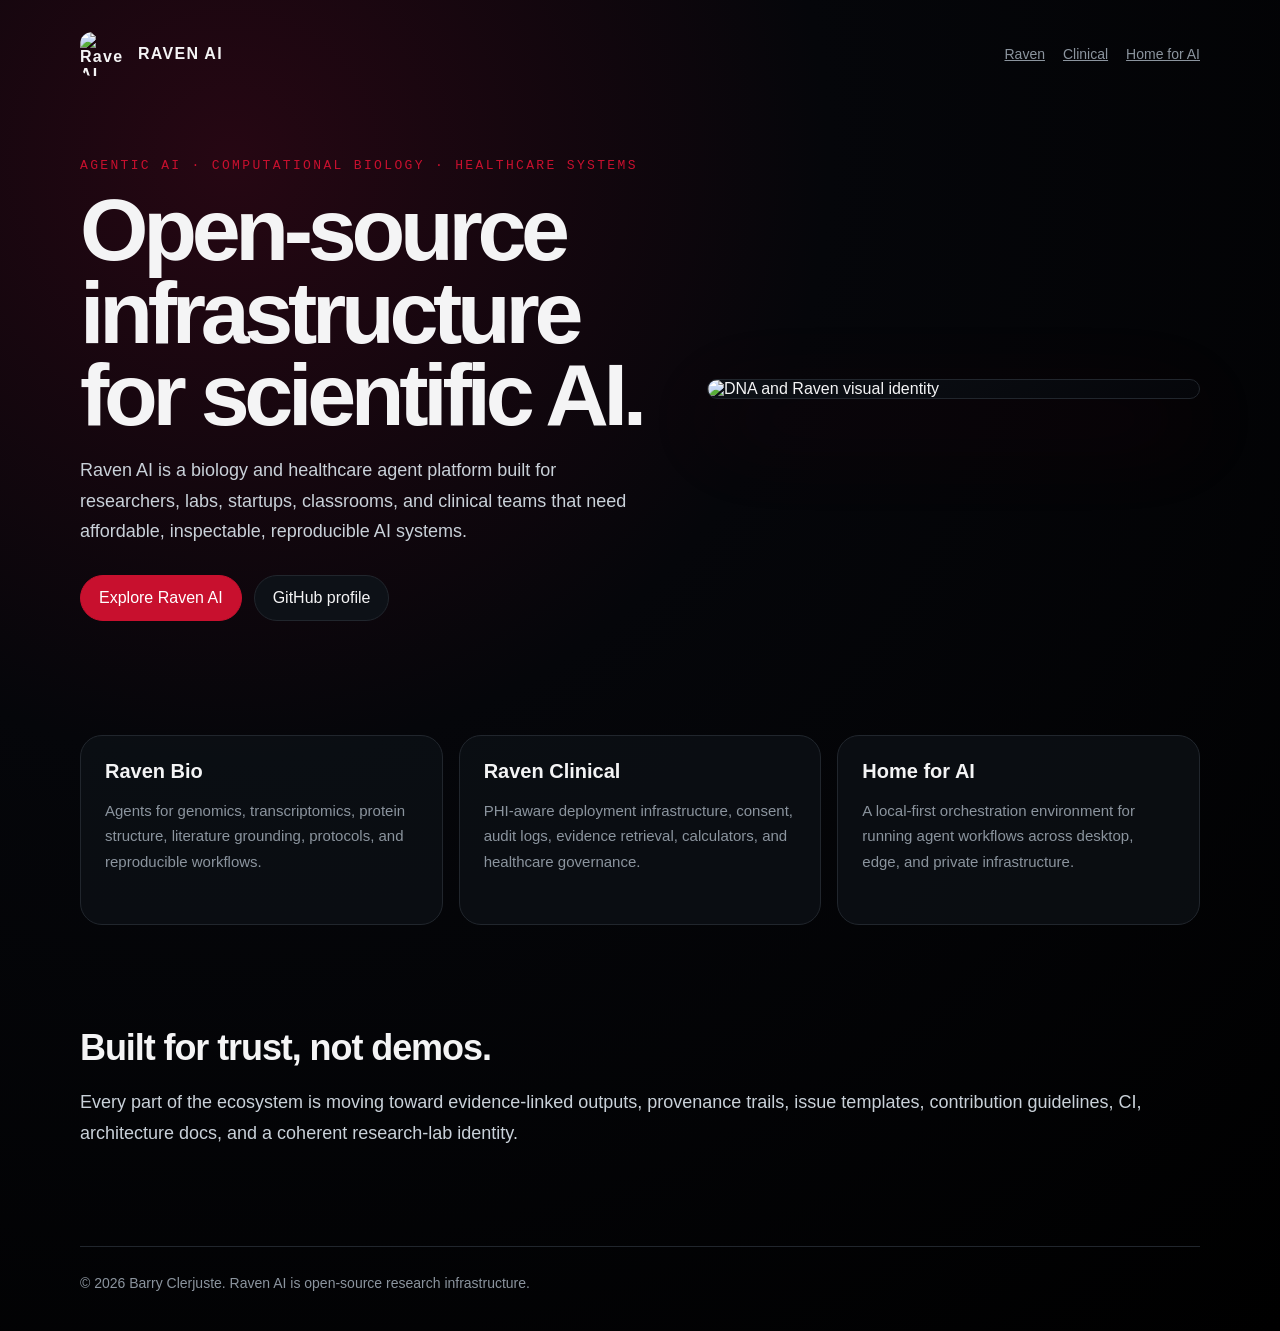
==== index.html @ d55673b8 "pages: add Raven AI landing site - index.html" ====
<!doctype html>
<html lang="en">
<head>
  <meta charset="utf-8" />
  <meta name="viewport" content="width=device-width, initial-scale=1" />
  <title>Raven AI - Open-source AI infrastructure</title>
  <meta name="description" content="Raven AI is an open-source biology and healthcare agent platform by Barry Clerjuste." />
  <style>
    :root { --bg:#05060A; --panel:#0D1117; --ink:#F4F4F5; --muted:#8B949E; --red:#C8102E; --line:#21262D; }
    * { box-sizing: border-box; }
    body { margin:0; background: radial-gradient(circle at 18% 12%, #260713 0, #05060A 38%, #000 100%); color:var(--ink); font-family: Avenir Next, Segoe UI, Helvetica, Arial, sans-serif; }
    a { color: inherit; }
    .wrap { width:min(1120px, calc(100% - 40px)); margin:0 auto; }
    header { padding:32px 0 10px; display:flex; align-items:center; justify-content:space-between; gap:20px; }
    .brand { display:flex; align-items:center; gap:14px; font-weight:800; letter-spacing:.08em; }
    .brand img { width:44px; height:44px; border-radius:12px; }
    nav { display:flex; gap:18px; color:var(--muted); font-size:14px; }
    .hero { padding:72px 0 84px; display:grid; grid-template-columns:1.08fr .92fr; gap:48px; align-items:center; }
    .eyebrow { color:var(--red); font-family: ui-monospace, SFMono-Regular, Menlo, monospace; letter-spacing:.18em; font-size:13px; }
    h1 { margin:16px 0; font-size: clamp(46px, 8vw, 88px); line-height:.94; letter-spacing:-.06em; }
    p { color:#C9D1D9; line-height:1.7; font-size:18px; }
    .cta { display:flex; flex-wrap:wrap; gap:12px; margin-top:28px; }
    .btn { padding:13px 18px; border:1px solid var(--line); border-radius:999px; text-decoration:none; background:#0D1117; }
    .btn.primary { background:var(--red); border-color:var(--red); color:white; }
    .visual { border:1px solid var(--line); border-radius:28px; background:linear-gradient(145deg,#0D1117,#05060A); overflow:hidden; box-shadow:0 30px 90px rgba(200,16,46,.15); }
    .visual img { width:100%; display:block; }
    .grid { display:grid; grid-template-columns:repeat(3,1fr); gap:16px; margin:30px 0 80px; }
    .card { background:rgba(13,17,23,.72); border:1px solid var(--line); border-radius:22px; padding:24px; min-height:190px; }
    .card h3 { margin:0 0 10px; font-size:20px; }
    .card p { font-size:15px; color:var(--muted); }
    .section { padding:22px 0 80px; }
    .section h2 { font-size:36px; margin:0 0 18px; letter-spacing:-.03em; }
    footer { border-top:1px solid var(--line); color:var(--muted); padding:28px 0 40px; font-size:14px; }
    @media(max-width:850px) { .hero,.grid { grid-template-columns:1fr; } nav { display:none; } }
  </style>
</head>
<body>
  <div class="wrap">
    <header>
      <div class="brand"><img src="assets/raven-logo.svg" alt="Raven AI logo"/> RAVEN AI</div>
      <nav><a href="https://github.com/simpliibarrii-crypto/raven-ai">Raven</a><a href="https://github.com/simpliibarrii-crypto/openclinical-ai">Clinical</a><a href="https://github.com/simpliibarrii-crypto/home-for-ai">Home for AI</a></nav>
    </header>
    <main>
      <section class="hero">
        <div>
          <div class="eyebrow">AGENTIC AI · COMPUTATIONAL BIOLOGY · HEALTHCARE SYSTEMS</div>
          <h1>Open-source infrastructure for scientific AI.</h1>
          <p>Raven AI is a biology and healthcare agent platform built for researchers, labs, startups, classrooms, and clinical teams that need affordable, inspectable, reproducible AI systems.</p>
          <div class="cta"><a class="btn primary" href="https://github.com/simpliibarrii-crypto/raven-ai">Explore Raven AI</a><a class="btn" href="https://github.com/simpliibarrii-crypto">GitHub profile</a></div>
        </div>
        <div class="visual"><img src="assets/dna-raven-mark.svg" alt="DNA and Raven visual identity"/></div>
      </section>
      <section class="grid">
        <article class="card"><h3>Raven Bio</h3><p>Agents for genomics, transcriptomics, protein structure, literature grounding, protocols, and reproducible workflows.</p></article>
        <article class="card"><h3>Raven Clinical</h3><p>PHI-aware deployment infrastructure, consent, audit logs, evidence retrieval, calculators, and healthcare governance.</p></article>
        <article class="card"><h3>Home for AI</h3><p>A local-first orchestration environment for running agent workflows across desktop, edge, and private infrastructure.</p></article>
      </section>
      <section class="section"><h2>Built for trust, not demos.</h2><p>Every part of the ecosystem is moving toward evidence-linked outputs, provenance trails, issue templates, contribution guidelines, CI, architecture docs, and a coherent research-lab identity.</p></section>
    </main>
    <footer>© 2026 Barry Clerjuste. Raven AI is open-source research infrastructure.</footer>
  </div>
</body>
</html>
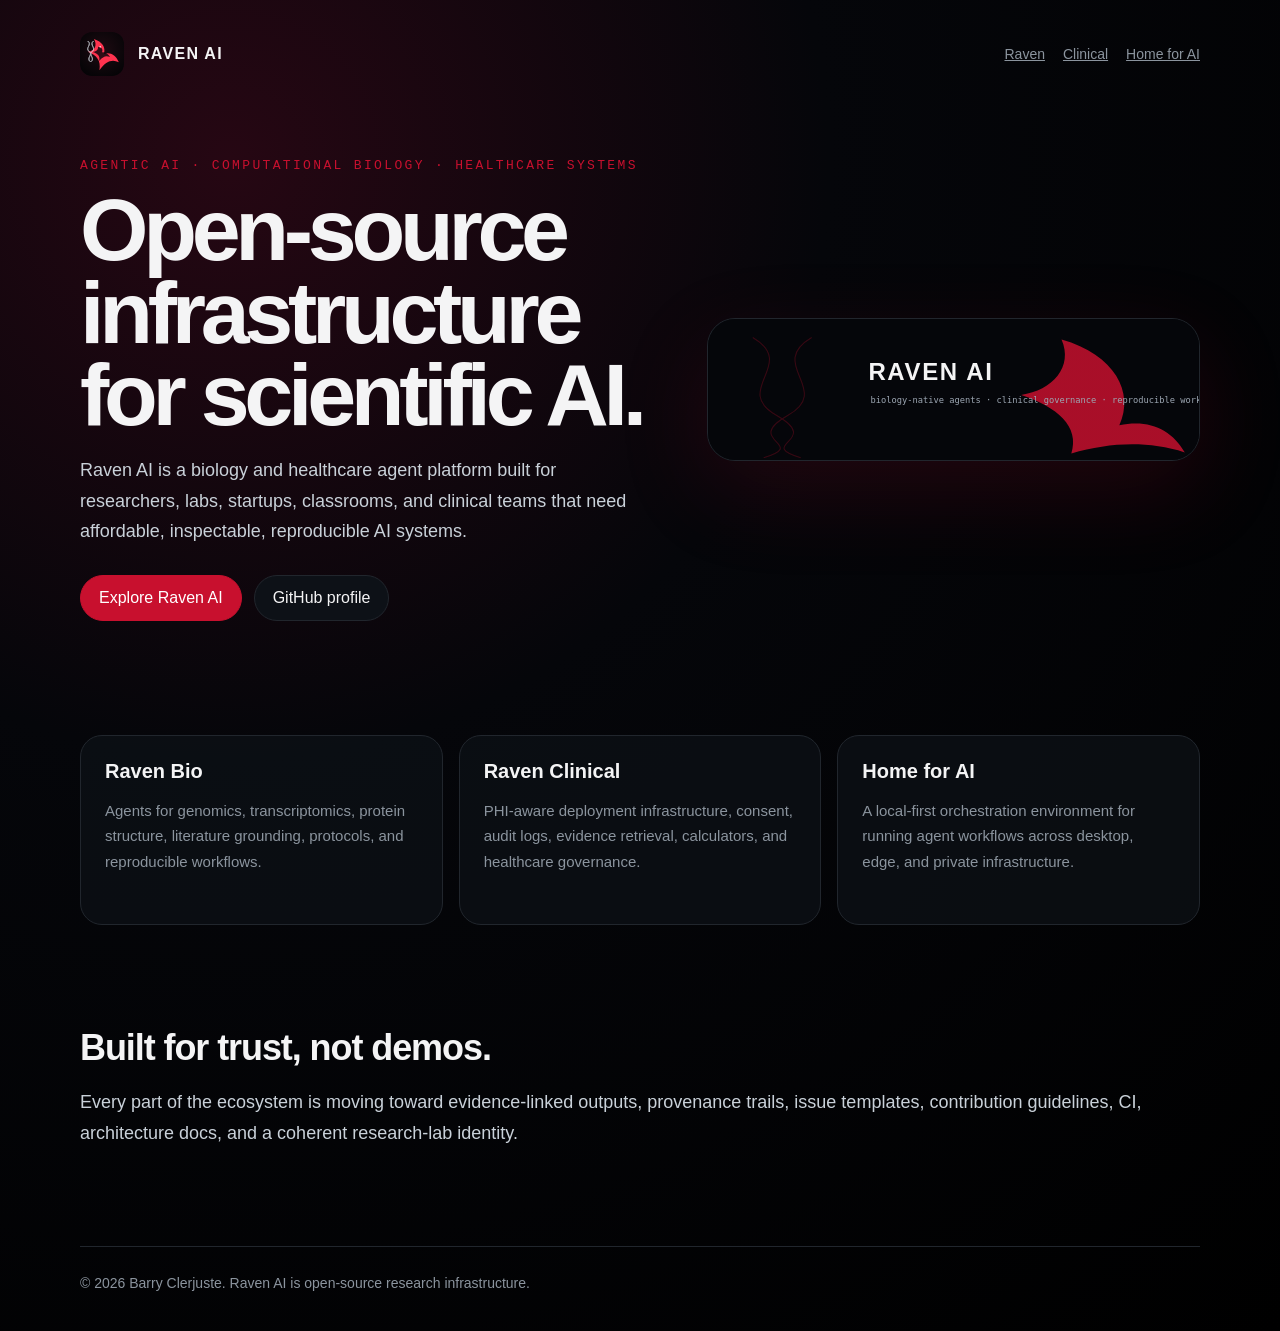
==== commit 41223a04: "fix: add MIT license, mobile nav, SEO basics" ====
--- a/index.html
+++ b/index.html
@@ -5,6 +5,19 @@
   <meta name="viewport" content="width=device-width, initial-scale=1" />
   <title>Raven AI - Open-source AI infrastructure</title>
   <meta name="description" content="Raven AI is an open-source biology and healthcare agent platform by Barry Clerjuste." />
+  <!-- Favicon -->
+  <link rel="icon" href="data:image/svg+xml,<svg xmlns='http://www.w3.org/2000/svg' viewBox='0 0 100 100'><text y='.9em' font-size='90'>🐦‍⬛</text></svg>">
+  <!-- OpenGraph -->
+  <meta property="og:title" content="Raven AI - Open-source AI infrastructure" />
+  <meta property="og:description" content="Raven AI is an open-source biology and healthcare agent platform built for researchers, labs, startups, classrooms, and clinical teams." />
+  <meta property="og:url" content="https://simpliibarrii-crypto.github.io/" />
+  <meta property="og:type" content="website" />
+  <meta property="og:image" content="https://simpliibarrii-crypto.github.io/assets/raven-logo.svg" />
+  <!-- Twitter Card -->
+  <meta name="twitter:card" content="summary_large_image" />
+  <meta name="twitter:title" content="Raven AI - Open-source AI infrastructure" />
+  <meta name="twitter:description" content="Raven AI is an open-source biology and healthcare agent platform built for researchers, labs, startups, classrooms, and clinical teams." />
+  <meta name="twitter:image" content="https://simpliibarrii-crypto.github.io/assets/raven-logo.svg" />
   <style>
     :root { --bg:#05060A; --panel:#0D1117; --ink:#F4F4F5; --muted:#8B949E; --red:#C8102E; --line:#21262D; }
     * { box-sizing: border-box; }
@@ -15,6 +28,12 @@
     .brand { display:flex; align-items:center; gap:14px; font-weight:800; letter-spacing:.08em; }
     .brand img { width:44px; height:44px; border-radius:12px; }
     nav { display:flex; gap:18px; color:var(--muted); font-size:14px; }
+    /* Hamburger button — hidden by default */
+    .hamburger { display:none; flex-direction:column; gap:5px; background:none; border:none; cursor:pointer; padding:4px; }
+    .hamburger span { display:block; width:22px; height:2px; background:var(--ink); border-radius:2px; transition:transform .2s; }
+    /* Mobile nav — hidden by default */
+    .mobile-nav { display:none; flex-direction:column; gap:12px; padding:16px 0; color:var(--muted); font-size:14px; border-top:1px solid var(--line); }
+    .mobile-nav a { text-decoration:none; }
     .hero { padding:72px 0 84px; display:grid; grid-template-columns:1.08fr .92fr; gap:48px; align-items:center; }
     .eyebrow { color:var(--red); font-family: ui-monospace, SFMono-Regular, Menlo, monospace; letter-spacing:.18em; font-size:13px; }
     h1 { margin:16px 0; font-size: clamp(46px, 8vw, 88px); line-height:.94; letter-spacing:-.06em; }
@@ -31,15 +50,22 @@
     .section { padding:22px 0 80px; }
     .section h2 { font-size:36px; margin:0 0 18px; letter-spacing:-.03em; }
     footer { border-top:1px solid var(--line); color:var(--muted); padding:28px 0 40px; font-size:14px; }
-    @media(max-width:850px) { .hero,.grid { grid-template-columns:1fr; } nav { display:none; } }
+    @media(max-width:850px) {
+      .hero,.grid { grid-template-columns:1fr; }
+      nav.desktop-nav { display:none; }
+      .hamburger { display:flex; }
+      .mobile-nav.open { display:flex; }
+    }
   </style>
 </head>
 <body>
   <div class="wrap">
     <header>
       <div class="brand"><img src="assets/raven-logo.svg" alt="Raven AI logo"/> RAVEN AI</div>
-      <nav><a href="https://github.com/simpliibarrii-crypto/raven-ai">Raven</a><a href="https://github.com/simpliibarrii-crypto/openclinical-ai">Clinical</a><a href="https://github.com/simpliibarrii-crypto/home-for-ai">Home for AI</a></nav>
+      <nav class="desktop-nav"><a href="https://github.com/simpliibarrii-crypto/raven-ai">Raven</a><a href="https://github.com/simpliibarrii-crypto/openclinical-ai">Clinical</a><a href="https://github.com/simpliibarrii-crypto/home-for-ai">Home for AI</a></nav>
+      <button class="hamburger" aria-label="Toggle navigation" onclick="this.classList.toggle('active');document.querySelector('.mobile-nav').classList.toggle('open')"><span></span><span></span><span></span></button>
     </header>
+    <nav class="mobile-nav"><a href="https://github.com/simpliibarrii-crypto/raven-ai">Raven</a><a href="https://github.com/simpliibarrii-crypto/openclinical-ai">Clinical</a><a href="https://github.com/simpliibarrii-crypto/home-for-ai">Home for AI</a></nav>
     <main>
       <section class="hero">
         <div>
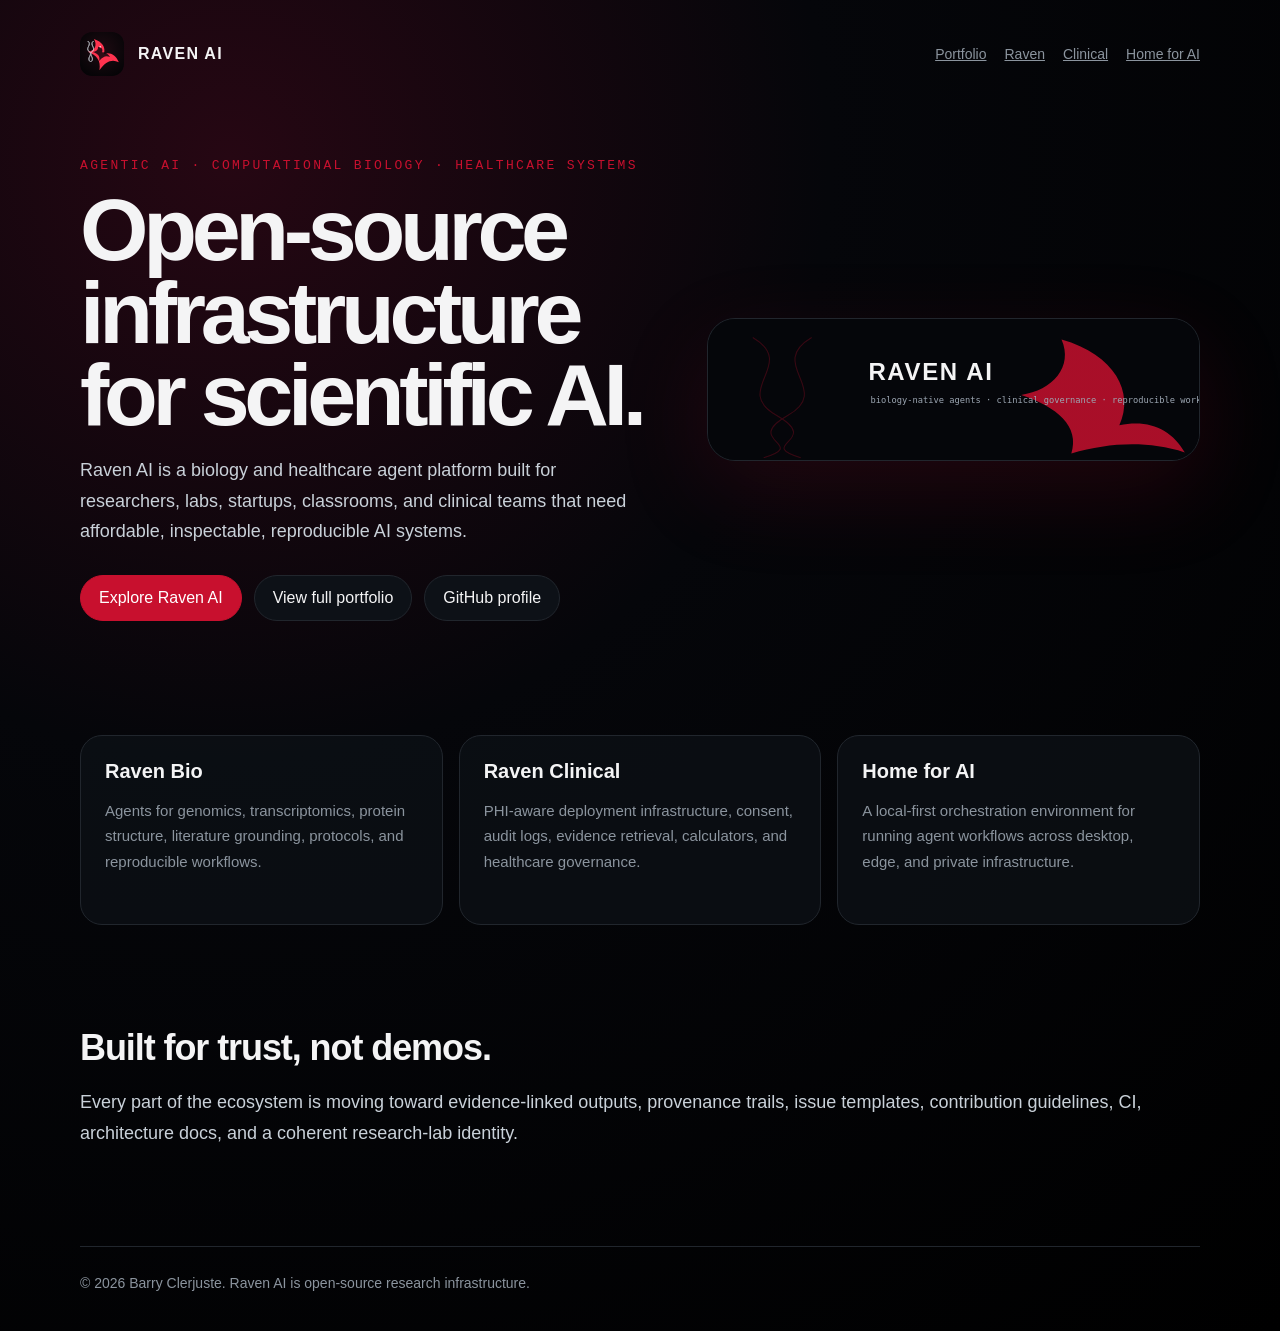
==== commit fec1b111: "Link public portfolio from Raven AI site" ====
--- a/index.html
+++ b/index.html
@@ -62,17 +62,17 @@
   <div class="wrap">
     <header>
       <div class="brand"><img src="assets/raven-logo.svg" alt="Raven AI logo"/> RAVEN AI</div>
-      <nav class="desktop-nav"><a href="https://github.com/simpliibarrii-crypto/raven-ai">Raven</a><a href="https://github.com/simpliibarrii-crypto/openclinical-ai">Clinical</a><a href="https://github.com/simpliibarrii-crypto/home-for-ai">Home for AI</a></nav>
+      <nav class="desktop-nav"><a href="https://barry-ai-public.simpliibarrii.chatgpt.site">Portfolio</a><a href="https://github.com/simpliibarrii-crypto/raven-ai">Raven</a><a href="https://github.com/simpliibarrii-crypto/openclinical-ai">Clinical</a><a href="https://github.com/simpliibarrii-crypto/home-for-ai">Home for AI</a></nav>
       <button class="hamburger" aria-label="Toggle navigation" onclick="this.classList.toggle('active');document.querySelector('.mobile-nav').classList.toggle('open')"><span></span><span></span><span></span></button>
     </header>
-    <nav class="mobile-nav"><a href="https://github.com/simpliibarrii-crypto/raven-ai">Raven</a><a href="https://github.com/simpliibarrii-crypto/openclinical-ai">Clinical</a><a href="https://github.com/simpliibarrii-crypto/home-for-ai">Home for AI</a></nav>
+    <nav class="mobile-nav"><a href="https://barry-ai-public.simpliibarrii.chatgpt.site">Portfolio</a><a href="https://github.com/simpliibarrii-crypto/raven-ai">Raven</a><a href="https://github.com/simpliibarrii-crypto/openclinical-ai">Clinical</a><a href="https://github.com/simpliibarrii-crypto/home-for-ai">Home for AI</a></nav>
     <main>
       <section class="hero">
         <div>
           <div class="eyebrow">AGENTIC AI · COMPUTATIONAL BIOLOGY · HEALTHCARE SYSTEMS</div>
           <h1>Open-source infrastructure for scientific AI.</h1>
           <p>Raven AI is a biology and healthcare agent platform built for researchers, labs, startups, classrooms, and clinical teams that need affordable, inspectable, reproducible AI systems.</p>
-          <div class="cta"><a class="btn primary" href="https://github.com/simpliibarrii-crypto/raven-ai">Explore Raven AI</a><a class="btn" href="https://github.com/simpliibarrii-crypto">GitHub profile</a></div>
+          <div class="cta"><a class="btn primary" href="https://github.com/simpliibarrii-crypto/raven-ai">Explore Raven AI</a><a class="btn" href="https://barry-ai-public.simpliibarrii.chatgpt.site">View full portfolio</a><a class="btn" href="https://github.com/simpliibarrii-crypto">GitHub profile</a></div>
         </div>
         <div class="visual"><img src="assets/dna-raven-mark.svg" alt="DNA and Raven visual identity"/></div>
       </section>
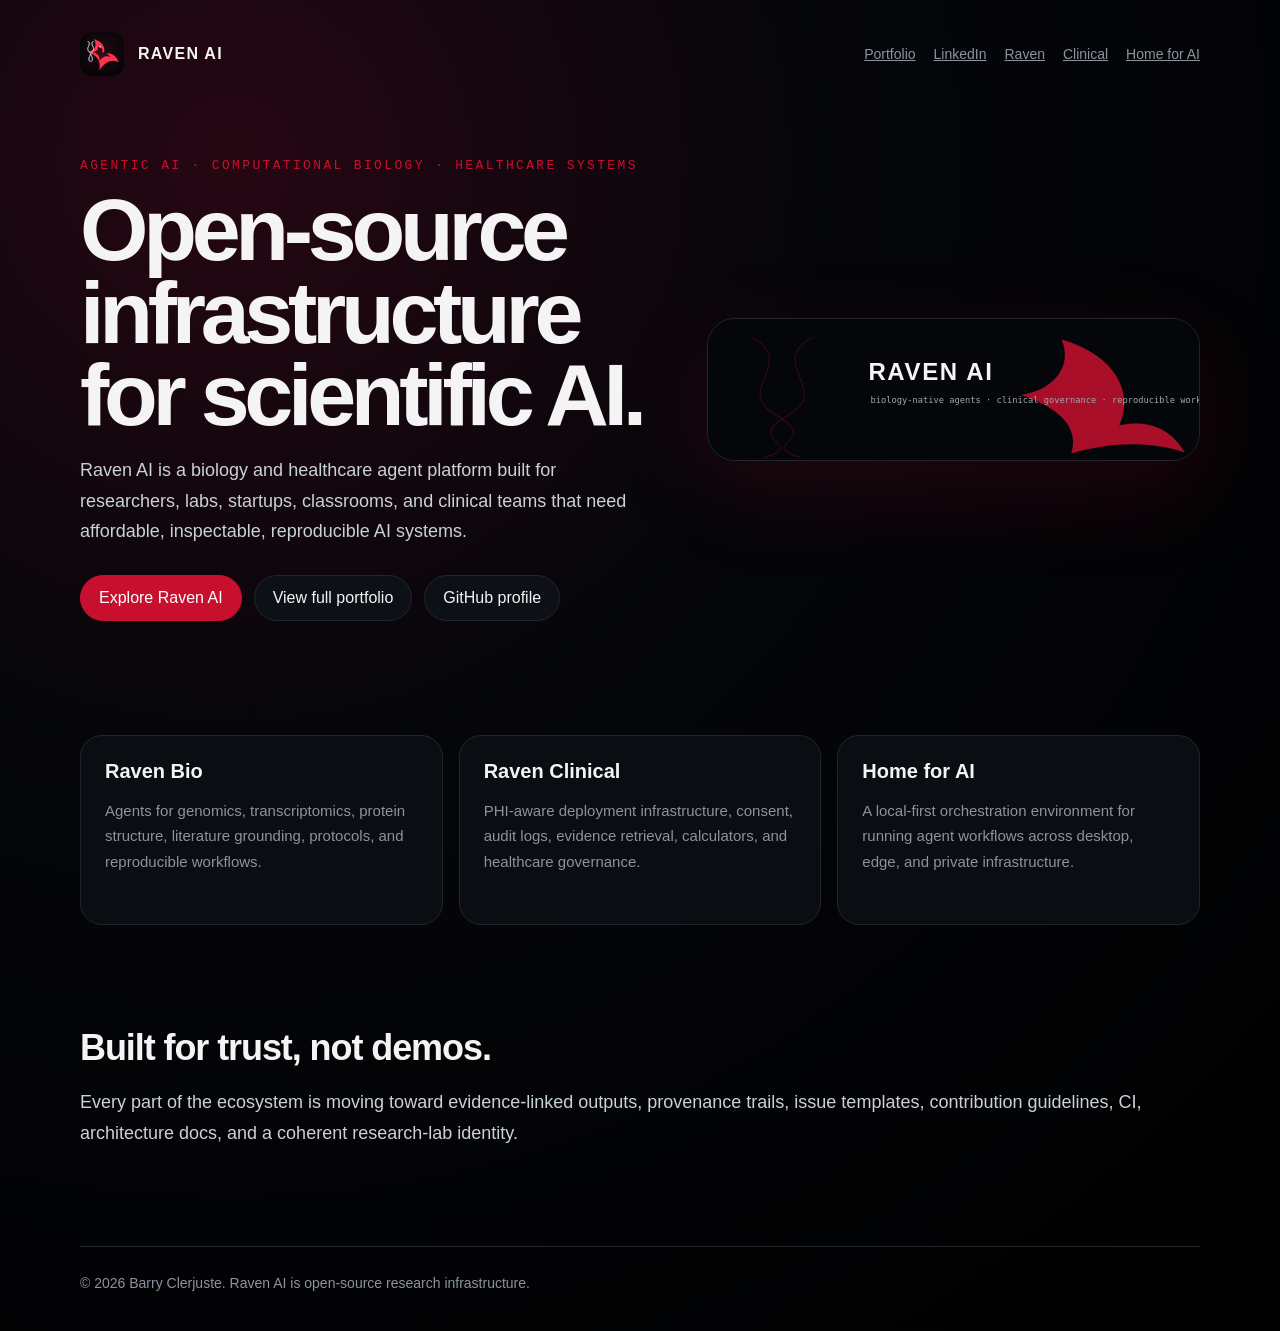
==== commit 77f316a4: "Add LinkedIn to Raven AI navigation" ====
--- a/index.html
+++ b/index.html
@@ -62,10 +62,10 @@
   <div class="wrap">
     <header>
       <div class="brand"><img src="assets/raven-logo.svg" alt="Raven AI logo"/> RAVEN AI</div>
-      <nav class="desktop-nav"><a href="https://barry-ai-public.simpliibarrii.chatgpt.site">Portfolio</a><a href="https://github.com/simpliibarrii-crypto/raven-ai">Raven</a><a href="https://github.com/simpliibarrii-crypto/openclinical-ai">Clinical</a><a href="https://github.com/simpliibarrii-crypto/home-for-ai">Home for AI</a></nav>
+      <nav class="desktop-nav"><a href="https://barry-ai-public.simpliibarrii.chatgpt.site">Portfolio</a><a href="https://www.linkedin.com/in/barry-clerjuste-4ab72b226">LinkedIn</a><a href="https://github.com/simpliibarrii-crypto/raven-ai">Raven</a><a href="https://github.com/simpliibarrii-crypto/openclinical-ai">Clinical</a><a href="https://github.com/simpliibarrii-crypto/home-for-ai">Home for AI</a></nav>
       <button class="hamburger" aria-label="Toggle navigation" onclick="this.classList.toggle('active');document.querySelector('.mobile-nav').classList.toggle('open')"><span></span><span></span><span></span></button>
     </header>
-    <nav class="mobile-nav"><a href="https://barry-ai-public.simpliibarrii.chatgpt.site">Portfolio</a><a href="https://github.com/simpliibarrii-crypto/raven-ai">Raven</a><a href="https://github.com/simpliibarrii-crypto/openclinical-ai">Clinical</a><a href="https://github.com/simpliibarrii-crypto/home-for-ai">Home for AI</a></nav>
+    <nav class="mobile-nav"><a href="https://barry-ai-public.simpliibarrii.chatgpt.site">Portfolio</a><a href="https://www.linkedin.com/in/barry-clerjuste-4ab72b226">LinkedIn</a><a href="https://github.com/simpliibarrii-crypto/raven-ai">Raven</a><a href="https://github.com/simpliibarrii-crypto/openclinical-ai">Clinical</a><a href="https://github.com/simpliibarrii-crypto/home-for-ai">Home for AI</a></nav>
     <main>
       <section class="hero">
         <div>
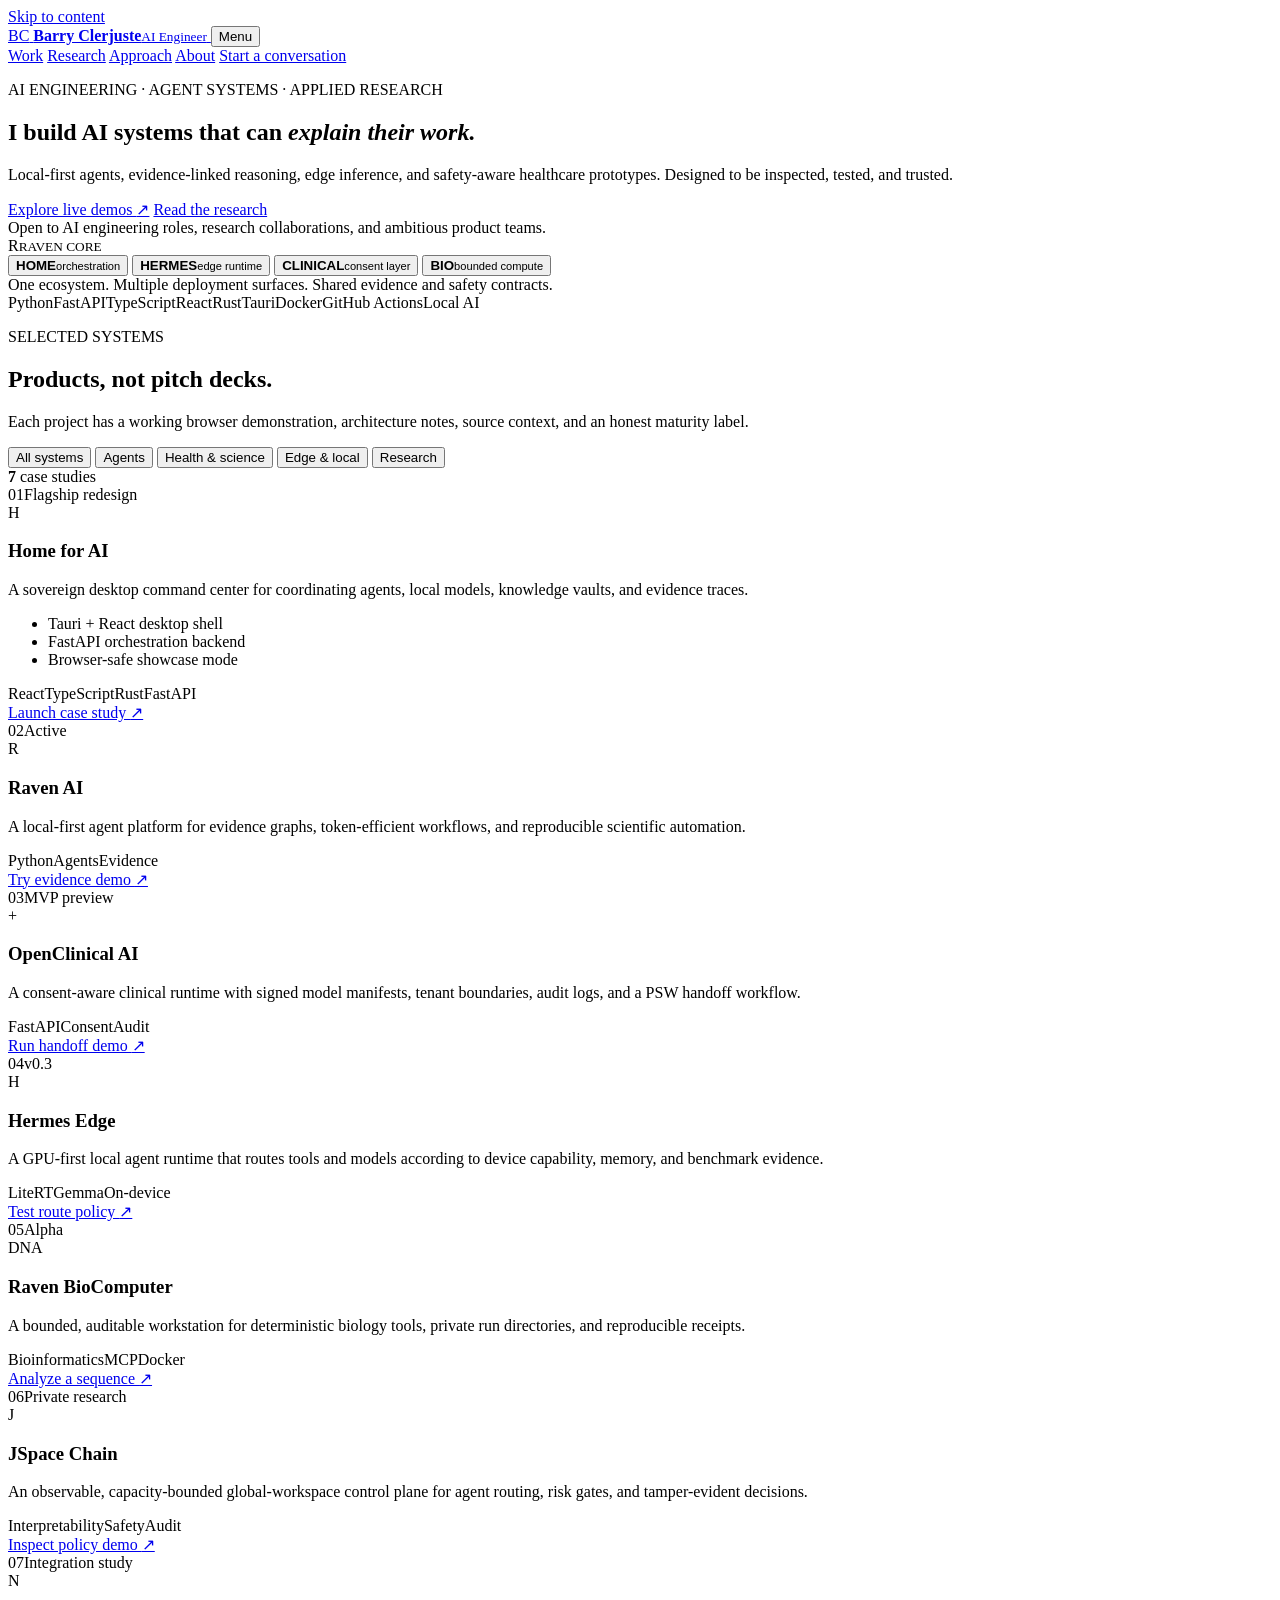
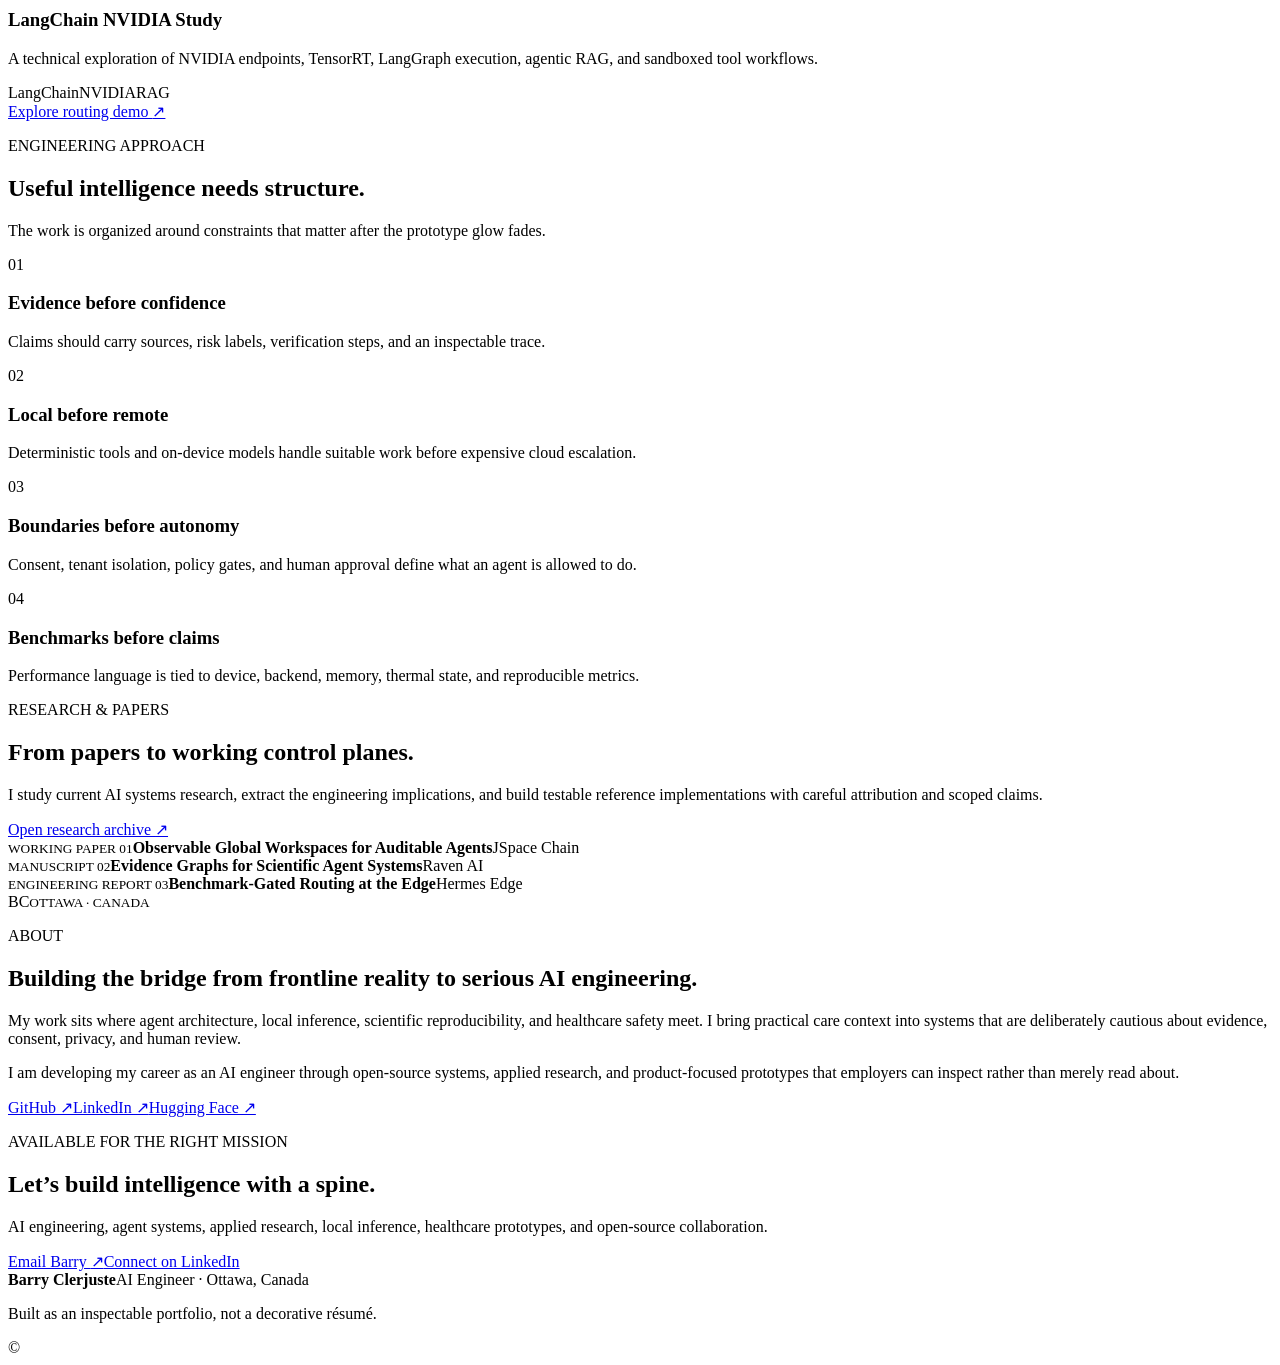
==== commit c2f222a5: "feat: transform landing page into professional AI engineering portfolio" ====
--- a/index.html
+++ b/index.html
@@ -3,87 +3,207 @@
 <head>
   <meta charset="utf-8" />
   <meta name="viewport" content="width=device-width, initial-scale=1" />
-  <title>Raven AI - Open-source AI infrastructure</title>
-  <meta name="description" content="Raven AI is an open-source biology and healthcare agent platform by Barry Clerjuste." />
-  <!-- Favicon -->
-  <link rel="icon" href="data:image/svg+xml,<svg xmlns='http://www.w3.org/2000/svg' viewBox='0 0 100 100'><text y='.9em' font-size='90'>🐦‍⬛</text></svg>">
-  <!-- OpenGraph -->
-  <meta property="og:title" content="Raven AI - Open-source AI infrastructure" />
-  <meta property="og:description" content="Raven AI is an open-source biology and healthcare agent platform built for researchers, labs, startups, classrooms, and clinical teams." />
+  <meta name="theme-color" content="#070707" />
+  <title>Barry Clerjuste | AI Engineer</title>
+  <meta name="description" content="Barry Clerjuste builds local-first, auditable AI systems for science, healthcare, edge computing, and agent orchestration." />
+  <meta property="og:title" content="Barry Clerjuste | AI Engineer" />
+  <meta property="og:description" content="Local-first AI systems that can explain their work." />
+  <meta property="og:type" content="website" />
   <meta property="og:url" content="https://simpliibarrii-crypto.github.io/" />
-  <meta property="og:type" content="website" />
-  <meta property="og:image" content="https://simpliibarrii-crypto.github.io/assets/raven-logo.svg" />
-  <!-- Twitter Card -->
   <meta name="twitter:card" content="summary_large_image" />
-  <meta name="twitter:title" content="Raven AI - Open-source AI infrastructure" />
-  <meta name="twitter:description" content="Raven AI is an open-source biology and healthcare agent platform built for researchers, labs, startups, classrooms, and clinical teams." />
-  <meta name="twitter:image" content="https://simpliibarrii-crypto.github.io/assets/raven-logo.svg" />
-  <style>
-    :root { --bg:#05060A; --panel:#0D1117; --ink:#F4F4F5; --muted:#8B949E; --red:#C8102E; --line:#21262D; }
-    * { box-sizing: border-box; }
-    body { margin:0; background: radial-gradient(circle at 18% 12%, #260713 0, #05060A 38%, #000 100%); color:var(--ink); font-family: Avenir Next, Segoe UI, Helvetica, Arial, sans-serif; }
-    a { color: inherit; }
-    .wrap { width:min(1120px, calc(100% - 40px)); margin:0 auto; }
-    header { padding:32px 0 10px; display:flex; align-items:center; justify-content:space-between; gap:20px; }
-    .brand { display:flex; align-items:center; gap:14px; font-weight:800; letter-spacing:.08em; }
-    .brand img { width:44px; height:44px; border-radius:12px; }
-    nav { display:flex; gap:18px; color:var(--muted); font-size:14px; }
-    /* Hamburger button — hidden by default */
-    .hamburger { display:none; flex-direction:column; gap:5px; background:none; border:none; cursor:pointer; padding:4px; }
-    .hamburger span { display:block; width:22px; height:2px; background:var(--ink); border-radius:2px; transition:transform .2s; }
-    /* Mobile nav — hidden by default */
-    .mobile-nav { display:none; flex-direction:column; gap:12px; padding:16px 0; color:var(--muted); font-size:14px; border-top:1px solid var(--line); }
-    .mobile-nav a { text-decoration:none; }
-    .hero { padding:72px 0 84px; display:grid; grid-template-columns:1.08fr .92fr; gap:48px; align-items:center; }
-    .eyebrow { color:var(--red); font-family: ui-monospace, SFMono-Regular, Menlo, monospace; letter-spacing:.18em; font-size:13px; }
-    h1 { margin:16px 0; font-size: clamp(46px, 8vw, 88px); line-height:.94; letter-spacing:-.06em; }
-    p { color:#C9D1D9; line-height:1.7; font-size:18px; }
-    .cta { display:flex; flex-wrap:wrap; gap:12px; margin-top:28px; }
-    .btn { padding:13px 18px; border:1px solid var(--line); border-radius:999px; text-decoration:none; background:#0D1117; }
-    .btn.primary { background:var(--red); border-color:var(--red); color:white; }
-    .visual { border:1px solid var(--line); border-radius:28px; background:linear-gradient(145deg,#0D1117,#05060A); overflow:hidden; box-shadow:0 30px 90px rgba(200,16,46,.15); }
-    .visual img { width:100%; display:block; }
-    .grid { display:grid; grid-template-columns:repeat(3,1fr); gap:16px; margin:30px 0 80px; }
-    .card { background:rgba(13,17,23,.72); border:1px solid var(--line); border-radius:22px; padding:24px; min-height:190px; }
-    .card h3 { margin:0 0 10px; font-size:20px; }
-    .card p { font-size:15px; color:var(--muted); }
-    .section { padding:22px 0 80px; }
-    .section h2 { font-size:36px; margin:0 0 18px; letter-spacing:-.03em; }
-    footer { border-top:1px solid var(--line); color:var(--muted); padding:28px 0 40px; font-size:14px; }
-    @media(max-width:850px) {
-      .hero,.grid { grid-template-columns:1fr; }
-      nav.desktop-nav { display:none; }
-      .hamburger { display:flex; }
-      .mobile-nav.open { display:flex; }
-    }
-  </style>
+  <link rel="canonical" href="https://simpliibarrii-crypto.github.io/" />
+  <link rel="stylesheet" href="styles.css" />
+  <script defer src="app.js"></script>
 </head>
-<body>
-  <div class="wrap">
-    <header>
-      <div class="brand"><img src="assets/raven-logo.svg" alt="Raven AI logo"/> RAVEN AI</div>
-      <nav class="desktop-nav"><a href="https://barry-ai-public.simpliibarrii.chatgpt.site">Portfolio</a><a href="https://www.linkedin.com/in/barry-clerjuste-4ab72b226">LinkedIn</a><a href="https://github.com/simpliibarrii-crypto/raven-ai">Raven</a><a href="https://github.com/simpliibarrii-crypto/openclinical-ai">Clinical</a><a href="https://github.com/simpliibarrii-crypto/home-for-ai">Home for AI</a></nav>
-      <button class="hamburger" aria-label="Toggle navigation" onclick="this.classList.toggle('active');document.querySelector('.mobile-nav').classList.toggle('open')"><span></span><span></span><span></span></button>
-    </header>
-    <nav class="mobile-nav"><a href="https://barry-ai-public.simpliibarrii.chatgpt.site">Portfolio</a><a href="https://www.linkedin.com/in/barry-clerjuste-4ab72b226">LinkedIn</a><a href="https://github.com/simpliibarrii-crypto/raven-ai">Raven</a><a href="https://github.com/simpliibarrii-crypto/openclinical-ai">Clinical</a><a href="https://github.com/simpliibarrii-crypto/home-for-ai">Home for AI</a></nav>
-    <main>
-      <section class="hero">
+<body data-page="home">
+  <a class="skip-link" href="#main">Skip to content</a>
+  <div class="noise" aria-hidden="true"></div>
+
+  <header class="site-header">
+    <a class="identity" href="index.html" aria-label="Barry Clerjuste home">
+      <span class="identity-mark">BC</span>
+      <span class="identity-copy"><strong>Barry Clerjuste</strong><small>AI Engineer</small></span>
+    </a>
+    <button class="menu-toggle" type="button" aria-expanded="false" aria-controls="site-nav">Menu</button>
+    <nav class="site-nav" id="site-nav" aria-label="Primary navigation">
+      <a href="#work">Work</a>
+      <a href="research.html">Research</a>
+      <a href="#approach">Approach</a>
+      <a href="#about">About</a>
+      <a class="nav-cta" href="#contact">Start a conversation</a>
+    </nav>
+  </header>
+
+  <main id="main">
+    <section class="hero section-shell">
+      <div class="hero-copy reveal">
+        <p class="eyebrow"><span></span> AI ENGINEERING · AGENT SYSTEMS · APPLIED RESEARCH</p>
+        <h1>I build AI systems that can <em>explain their work.</em></h1>
+        <p class="hero-lede">Local-first agents, evidence-linked reasoning, edge inference, and safety-aware healthcare prototypes. Designed to be inspected, tested, and trusted.</p>
+        <div class="hero-actions">
+          <a class="button button-primary" href="#work">Explore live demos <span>↗</span></a>
+          <a class="button button-secondary" href="research.html">Read the research</a>
+        </div>
+        <div class="availability"><span class="status-light"></span> Open to AI engineering roles, research collaborations, and ambitious product teams.</div>
+      </div>
+
+      <div class="hero-system reveal" aria-label="Raven AI ecosystem visualization">
+        <div class="system-grid"></div>
+        <div class="system-orbit orbit-a"></div>
+        <div class="system-orbit orbit-b"></div>
+        <div class="system-core"><span>R</span><small>RAVEN CORE</small></div>
+        <button class="system-node node-home" type="button" data-project-jump="home-for-ai"><strong>HOME</strong><small>orchestration</small></button>
+        <button class="system-node node-hermes" type="button" data-project-jump="hermes-edge"><strong>HERMES</strong><small>edge runtime</small></button>
+        <button class="system-node node-clinical" type="button" data-project-jump="openclinical-ai"><strong>CLINICAL</strong><small>consent layer</small></button>
+        <button class="system-node node-bio" type="button" data-project-jump="raven-biocomputer"><strong>BIO</strong><small>bounded compute</small></button>
+        <div class="system-caption">One ecosystem. Multiple deployment surfaces. Shared evidence and safety contracts.</div>
+      </div>
+    </section>
+
+    <section class="proof-strip" aria-label="Core technology stack">
+      <span>Python</span><span>FastAPI</span><span>TypeScript</span><span>React</span><span>Rust</span><span>Tauri</span><span>Docker</span><span>GitHub Actions</span><span>Local AI</span>
+    </section>
+
+    <section class="section-shell work-section" id="work">
+      <div class="section-heading reveal">
+        <div><p class="eyebrow"><span></span> SELECTED SYSTEMS</p><h2>Products, not pitch decks.</h2></div>
+        <p>Each project has a working browser demonstration, architecture notes, source context, and an honest maturity label.</p>
+      </div>
+
+      <div class="project-toolbar reveal">
+        <div class="filter-group" role="group" aria-label="Filter projects">
+          <button class="filter-chip active" type="button" data-filter="all">All systems</button>
+          <button class="filter-chip" type="button" data-filter="agents">Agents</button>
+          <button class="filter-chip" type="button" data-filter="health">Health & science</button>
+          <button class="filter-chip" type="button" data-filter="edge">Edge & local</button>
+          <button class="filter-chip" type="button" data-filter="research">Research</button>
+        </div>
+        <span class="project-count"><strong id="visible-project-count">7</strong> case studies</span>
+      </div>
+
+      <div class="project-grid" id="project-grid">
+        <article class="project-card project-card-featured reveal" data-category="agents edge">
+          <div class="project-topline"><span class="project-index">01</span><span class="project-status status-active">Flagship redesign</span></div>
+          <div class="project-icon home-icon">H</div>
+          <h3>Home for AI</h3>
+          <p>A sovereign desktop command center for coordinating agents, local models, knowledge vaults, and evidence traces.</p>
+          <ul class="project-proof"><li>Tauri + React desktop shell</li><li>FastAPI orchestration backend</li><li>Browser-safe showcase mode</li></ul>
+          <div class="project-tags"><span>React</span><span>TypeScript</span><span>Rust</span><span>FastAPI</span></div>
+          <a class="card-link" href="project.html?project=home-for-ai">Launch case study <span>↗</span></a>
+        </article>
+
+        <article class="project-card reveal" data-category="agents health research">
+          <div class="project-topline"><span class="project-index">02</span><span class="project-status status-active">Active</span></div>
+          <div class="project-icon raven-icon">R</div>
+          <h3>Raven AI</h3>
+          <p>A local-first agent platform for evidence graphs, token-efficient workflows, and reproducible scientific automation.</p>
+          <div class="project-tags"><span>Python</span><span>Agents</span><span>Evidence</span></div>
+          <a class="card-link" href="project.html?project=raven-ai">Try evidence demo <span>↗</span></a>
+        </article>
+
+        <article class="project-card reveal" data-category="health agents">
+          <div class="project-topline"><span class="project-index">03</span><span class="project-status status-preview">MVP preview</span></div>
+          <div class="project-icon clinical-icon">+</div>
+          <h3>OpenClinical AI</h3>
+          <p>A consent-aware clinical runtime with signed model manifests, tenant boundaries, audit logs, and a PSW handoff workflow.</p>
+          <div class="project-tags"><span>FastAPI</span><span>Consent</span><span>Audit</span></div>
+          <a class="card-link" href="project.html?project=openclinical-ai">Run handoff demo <span>↗</span></a>
+        </article>
+
+        <article class="project-card reveal" data-category="edge agents">
+          <div class="project-topline"><span class="project-index">04</span><span class="project-status status-active">v0.3</span></div>
+          <div class="project-icon hermes-icon">H</div>
+          <h3>Hermes Edge</h3>
+          <p>A GPU-first local agent runtime that routes tools and models according to device capability, memory, and benchmark evidence.</p>
+          <div class="project-tags"><span>LiteRT</span><span>Gemma</span><span>On-device</span></div>
+          <a class="card-link" href="project.html?project=hermes-edge">Test route policy <span>↗</span></a>
+        </article>
+
+        <article class="project-card reveal" data-category="health research agents">
+          <div class="project-topline"><span class="project-index">05</span><span class="project-status status-preview">Alpha</span></div>
+          <div class="project-icon bio-icon">DNA</div>
+          <h3>Raven BioComputer</h3>
+          <p>A bounded, auditable workstation for deterministic biology tools, private run directories, and reproducible receipts.</p>
+          <div class="project-tags"><span>Bioinformatics</span><span>MCP</span><span>Docker</span></div>
+          <a class="card-link" href="project.html?project=raven-biocomputer">Analyze a sequence <span>↗</span></a>
+        </article>
+
+        <article class="project-card reveal" data-category="research agents">
+          <div class="project-topline"><span class="project-index">06</span><span class="project-status status-private">Private research</span></div>
+          <div class="project-icon jspace-icon">J</div>
+          <h3>JSpace Chain</h3>
+          <p>An observable, capacity-bounded global-workspace control plane for agent routing, risk gates, and tamper-evident decisions.</p>
+          <div class="project-tags"><span>Interpretability</span><span>Safety</span><span>Audit</span></div>
+          <a class="card-link" href="project.html?project=jspace-chain">Inspect policy demo <span>↗</span></a>
+        </article>
+
+        <article class="project-card reveal" data-category="agents edge research">
+          <div class="project-topline"><span class="project-index">07</span><span class="project-status status-study">Integration study</span></div>
+          <div class="project-icon nvidia-icon">N</div>
+          <h3>LangChain NVIDIA Study</h3>
+          <p>A technical exploration of NVIDIA endpoints, TensorRT, LangGraph execution, agentic RAG, and sandboxed tool workflows.</p>
+          <div class="project-tags"><span>LangChain</span><span>NVIDIA</span><span>RAG</span></div>
+          <a class="card-link" href="project.html?project=langchain-nvidia">Explore routing demo <span>↗</span></a>
+        </article>
+      </div>
+    </section>
+
+    <section class="section-shell approach-section" id="approach">
+      <div class="section-heading reveal">
+        <div><p class="eyebrow"><span></span> ENGINEERING APPROACH</p><h2>Useful intelligence needs structure.</h2></div>
+        <p>The work is organized around constraints that matter after the prototype glow fades.</p>
+      </div>
+      <div class="principle-grid">
+        <article class="principle-card reveal"><span>01</span><h3>Evidence before confidence</h3><p>Claims should carry sources, risk labels, verification steps, and an inspectable trace.</p></article>
+        <article class="principle-card reveal"><span>02</span><h3>Local before remote</h3><p>Deterministic tools and on-device models handle suitable work before expensive cloud escalation.</p></article>
+        <article class="principle-card reveal"><span>03</span><h3>Boundaries before autonomy</h3><p>Consent, tenant isolation, policy gates, and human approval define what an agent is allowed to do.</p></article>
+        <article class="principle-card reveal"><span>04</span><h3>Benchmarks before claims</h3><p>Performance language is tied to device, backend, memory, thermal state, and reproducible metrics.</p></article>
+      </div>
+    </section>
+
+    <section class="research-preview section-shell">
+      <div class="research-stage reveal">
         <div>
-          <div class="eyebrow">AGENTIC AI · COMPUTATIONAL BIOLOGY · HEALTHCARE SYSTEMS</div>
-          <h1>Open-source infrastructure for scientific AI.</h1>
-          <p>Raven AI is a biology and healthcare agent platform built for researchers, labs, startups, classrooms, and clinical teams that need affordable, inspectable, reproducible AI systems.</p>
-          <div class="cta"><a class="btn primary" href="https://github.com/simpliibarrii-crypto/raven-ai">Explore Raven AI</a><a class="btn" href="https://barry-ai-public.simpliibarrii.chatgpt.site">View full portfolio</a><a class="btn" href="https://github.com/simpliibarrii-crypto">GitHub profile</a></div>
-        </div>
-        <div class="visual"><img src="assets/dna-raven-mark.svg" alt="DNA and Raven visual identity"/></div>
-      </section>
-      <section class="grid">
-        <article class="card"><h3>Raven Bio</h3><p>Agents for genomics, transcriptomics, protein structure, literature grounding, protocols, and reproducible workflows.</p></article>
-        <article class="card"><h3>Raven Clinical</h3><p>PHI-aware deployment infrastructure, consent, audit logs, evidence retrieval, calculators, and healthcare governance.</p></article>
-        <article class="card"><h3>Home for AI</h3><p>A local-first orchestration environment for running agent workflows across desktop, edge, and private infrastructure.</p></article>
-      </section>
-      <section class="section"><h2>Built for trust, not demos.</h2><p>Every part of the ecosystem is moving toward evidence-linked outputs, provenance trails, issue templates, contribution guidelines, CI, architecture docs, and a coherent research-lab identity.</p></section>
-    </main>
-    <footer>© 2026 Barry Clerjuste. Raven AI is open-source research infrastructure.</footer>
-  </div>
+          <p class="eyebrow"><span></span> RESEARCH & PAPERS</p>
+          <h2>From papers to working control planes.</h2>
+          <p>I study current AI systems research, extract the engineering implications, and build testable reference implementations with careful attribution and scoped claims.</p>
+          <a class="button button-primary" href="research.html">Open research archive <span>↗</span></a>
+        </div>
+        <div class="paper-stack" aria-hidden="true">
+          <div class="paper paper-one"><small>WORKING PAPER 01</small><strong>Observable Global Workspaces for Auditable Agents</strong><span>JSpace Chain</span></div>
+          <div class="paper paper-two"><small>MANUSCRIPT 02</small><strong>Evidence Graphs for Scientific Agent Systems</strong><span>Raven AI</span></div>
+          <div class="paper paper-three"><small>ENGINEERING REPORT 03</small><strong>Benchmark-Gated Routing at the Edge</strong><span>Hermes Edge</span></div>
+        </div>
+      </div>
+    </section>
+
+    <section class="section-shell about-section" id="about">
+      <div class="about-grid reveal">
+        <div class="portrait-frame" aria-label="Barry Clerjuste monogram portrait"><span>BC</span><small>OTTAWA · CANADA</small></div>
+        <div class="about-copy">
+          <p class="eyebrow"><span></span> ABOUT</p>
+          <h2>Building the bridge from frontline reality to serious AI engineering.</h2>
+          <p>My work sits where agent architecture, local inference, scientific reproducibility, and healthcare safety meet. I bring practical care context into systems that are deliberately cautious about evidence, consent, privacy, and human review.</p>
+          <p>I am developing my career as an AI engineer through open-source systems, applied research, and product-focused prototypes that employers can inspect rather than merely read about.</p>
+          <div class="about-links"><a href="https://github.com/simpliibarrii-crypto">GitHub ↗</a><a href="https://www.linkedin.com/in/barry-clerjuste-4ab72b226">LinkedIn ↗</a><a href="https://huggingface.co/bclermo">Hugging Face ↗</a></div>
+        </div>
+      </div>
+    </section>
+
+    <section class="contact-section section-shell" id="contact">
+      <div class="contact-card reveal">
+        <p class="eyebrow"><span></span> AVAILABLE FOR THE RIGHT MISSION</p>
+        <h2>Let’s build intelligence with a spine.</h2>
+        <p>AI engineering, agent systems, applied research, local inference, healthcare prototypes, and open-source collaboration.</p>
+        <div class="contact-actions"><a class="button button-primary" href="mailto:simpliibarrii@outlook.com">Email Barry <span>↗</span></a><a class="button button-secondary" href="https://www.linkedin.com/in/barry-clerjuste-4ab72b226">Connect on LinkedIn</a></div>
+      </div>
+    </section>
+  </main>
+
+  <footer class="site-footer">
+    <div><strong>Barry Clerjuste</strong><span>AI Engineer · Ottawa, Canada</span></div>
+    <p>Built as an inspectable portfolio, not a decorative résumé.</p>
+    <span>© <span id="year"></span></span>
+  </footer>
 </body>
 </html>
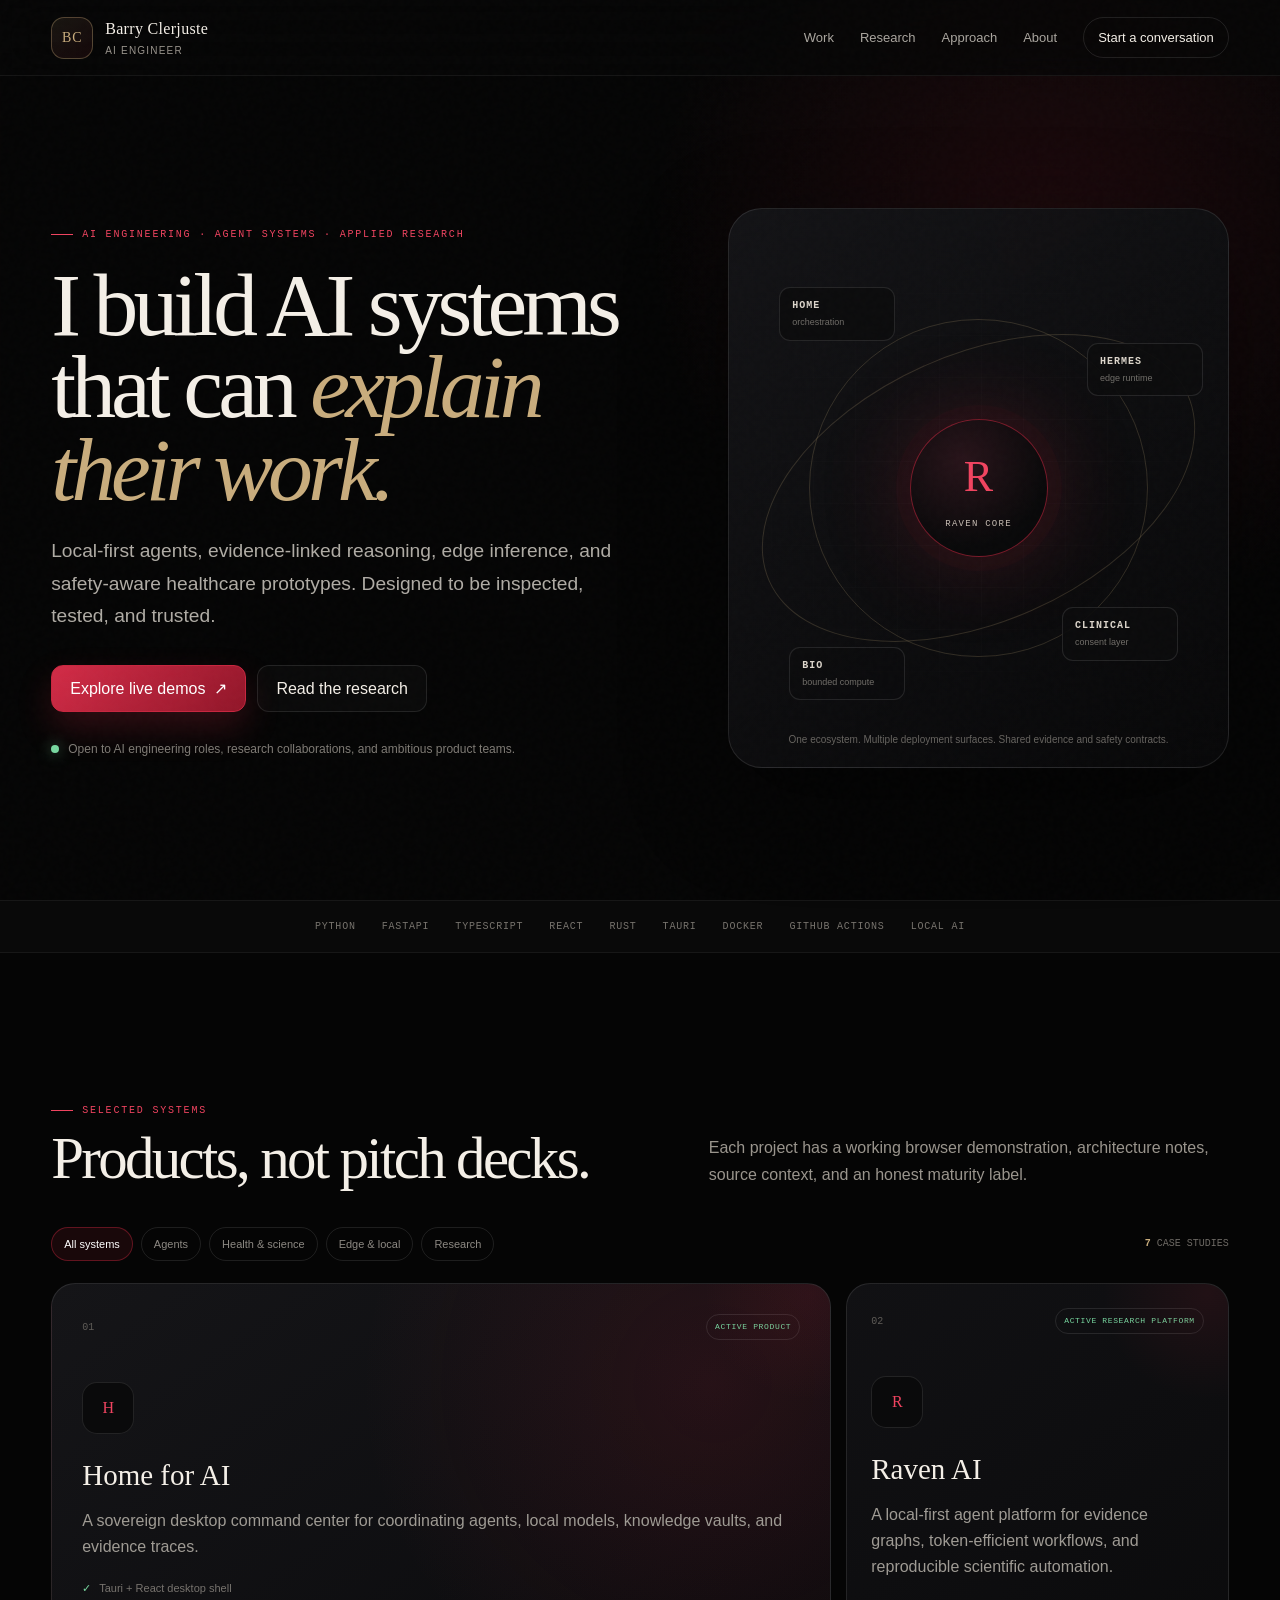
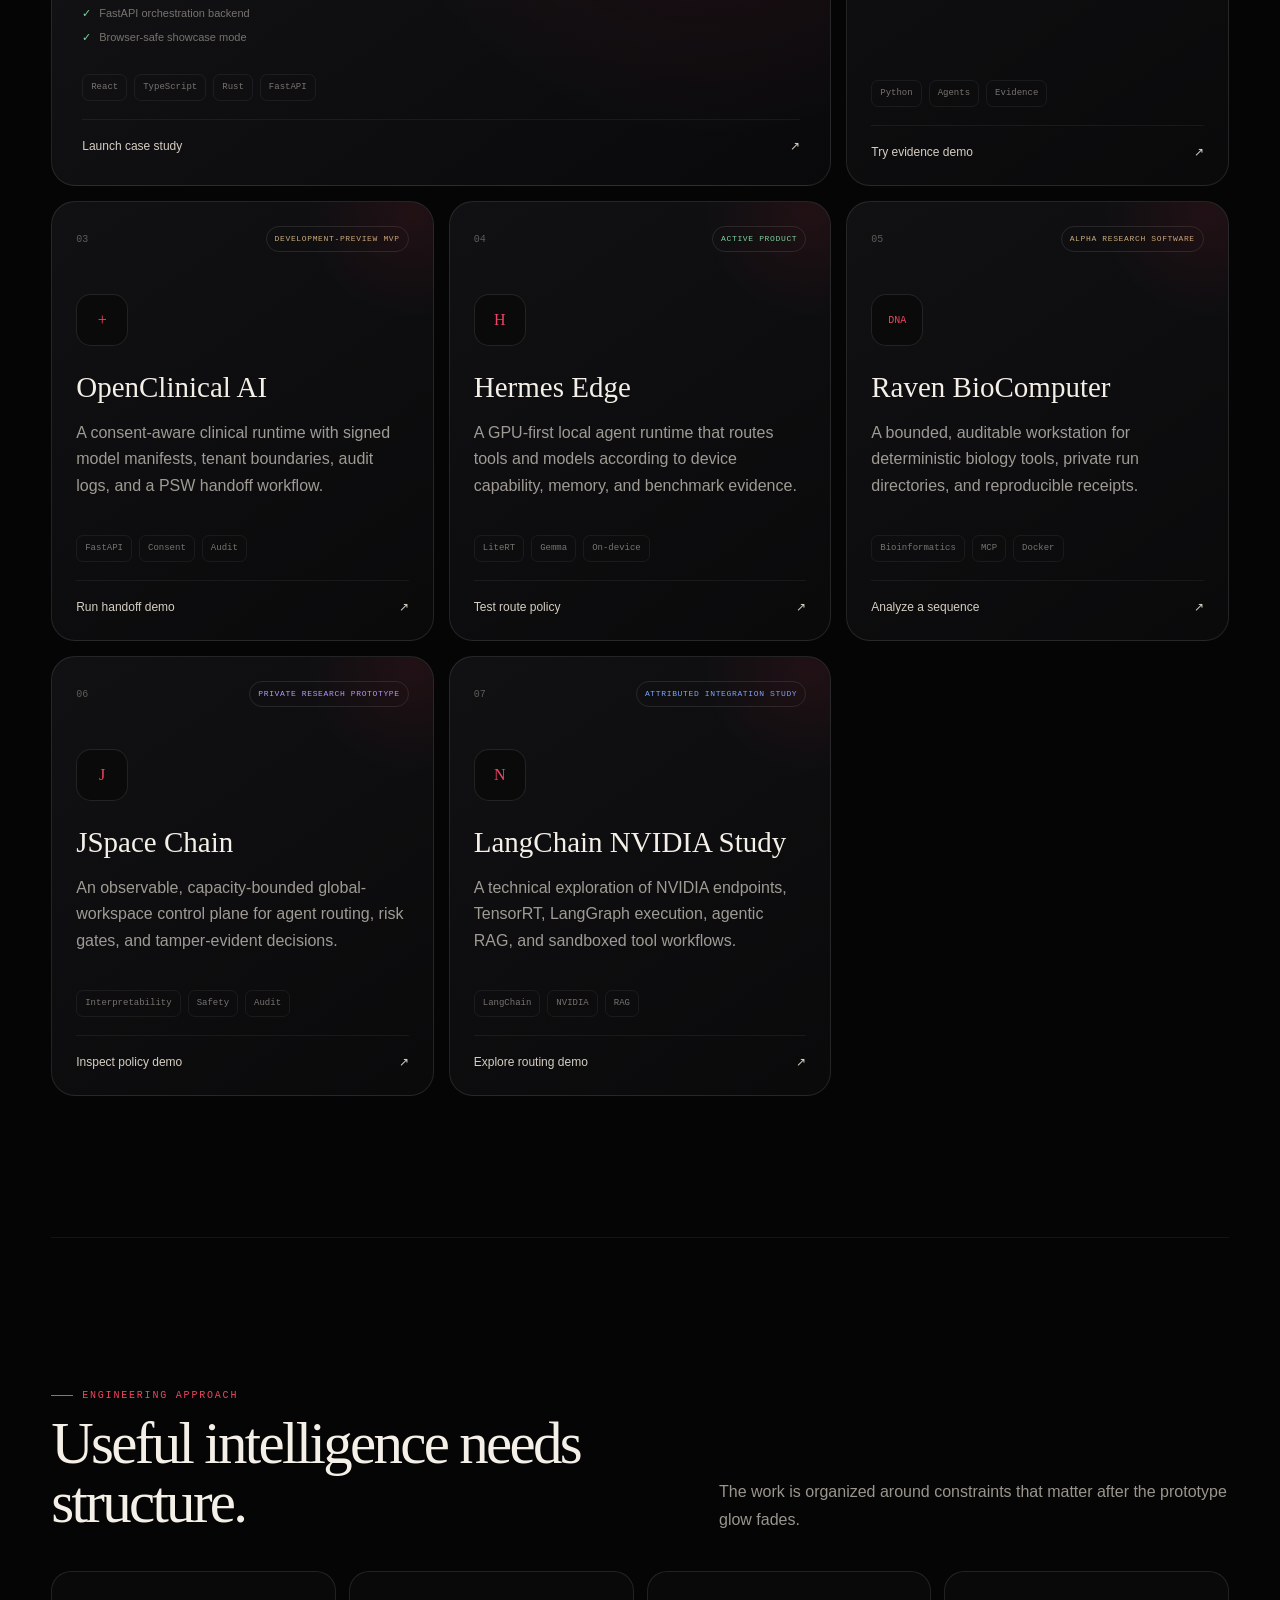
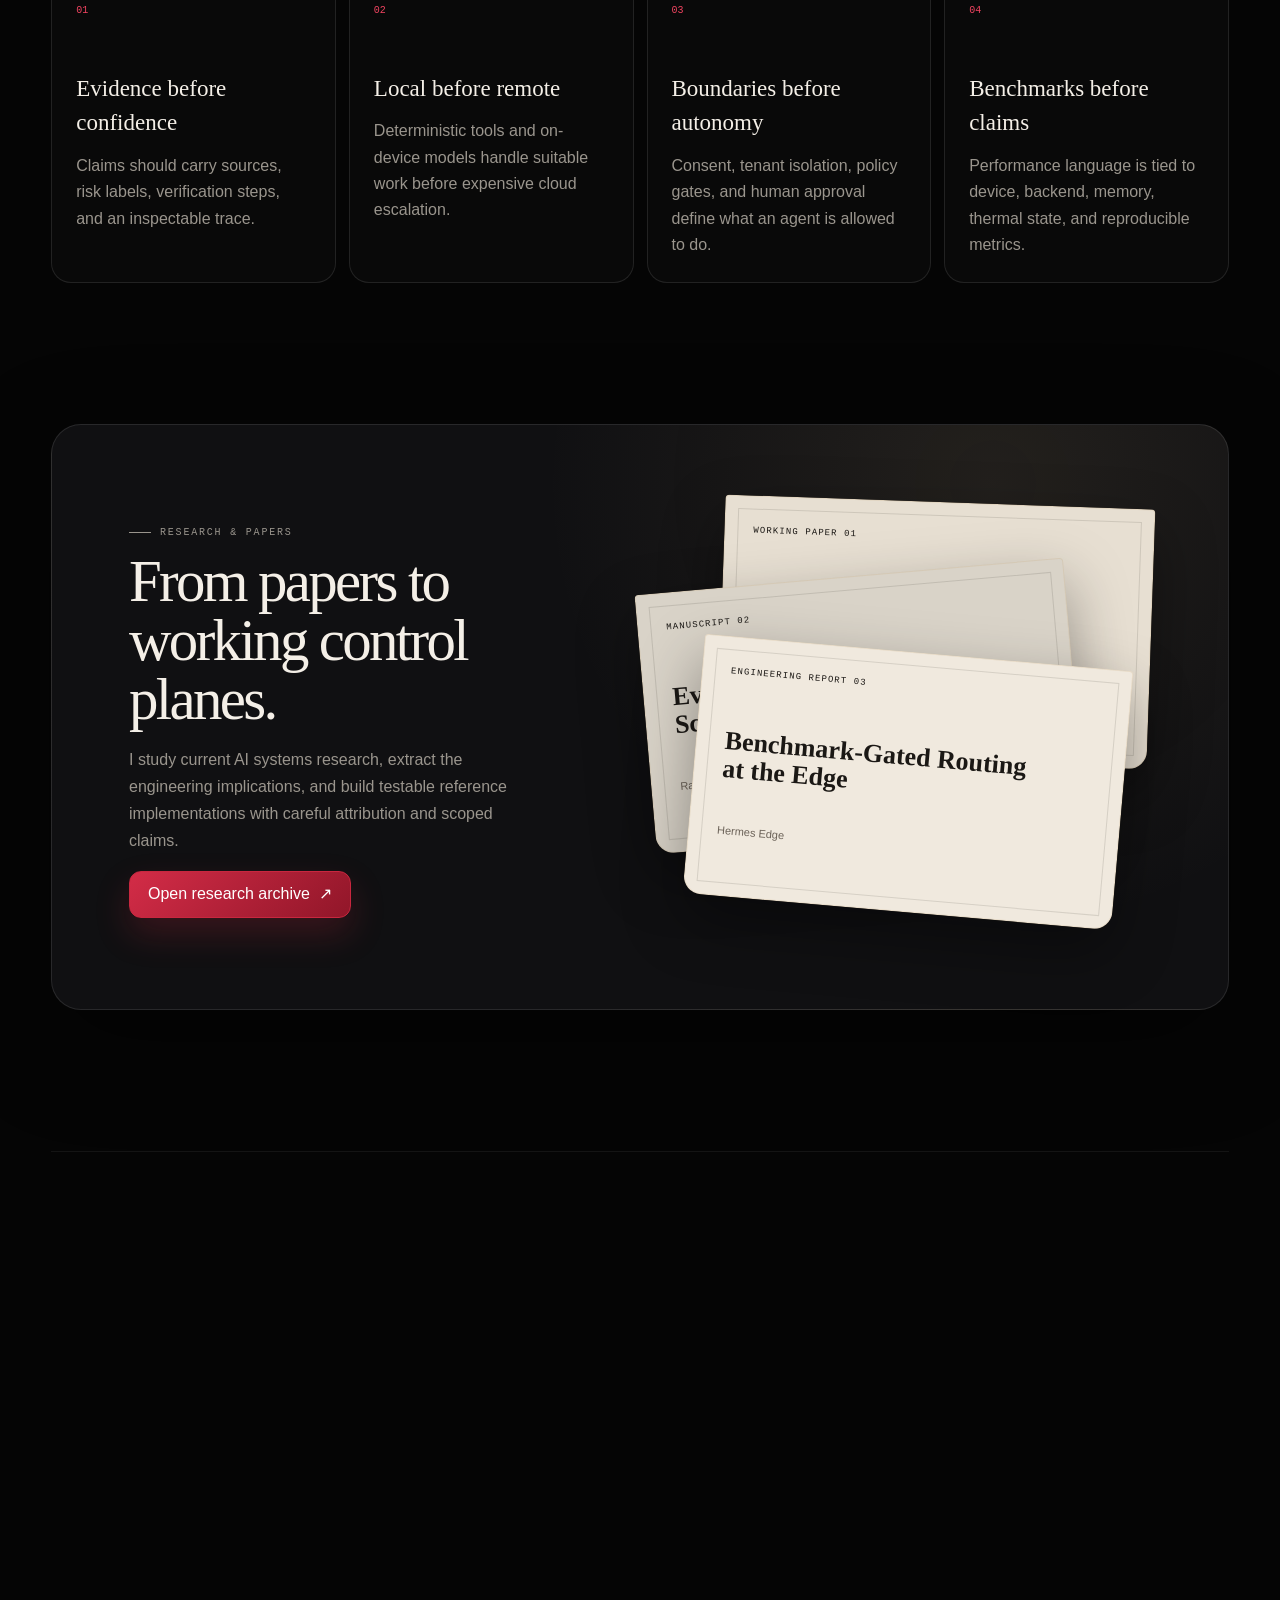
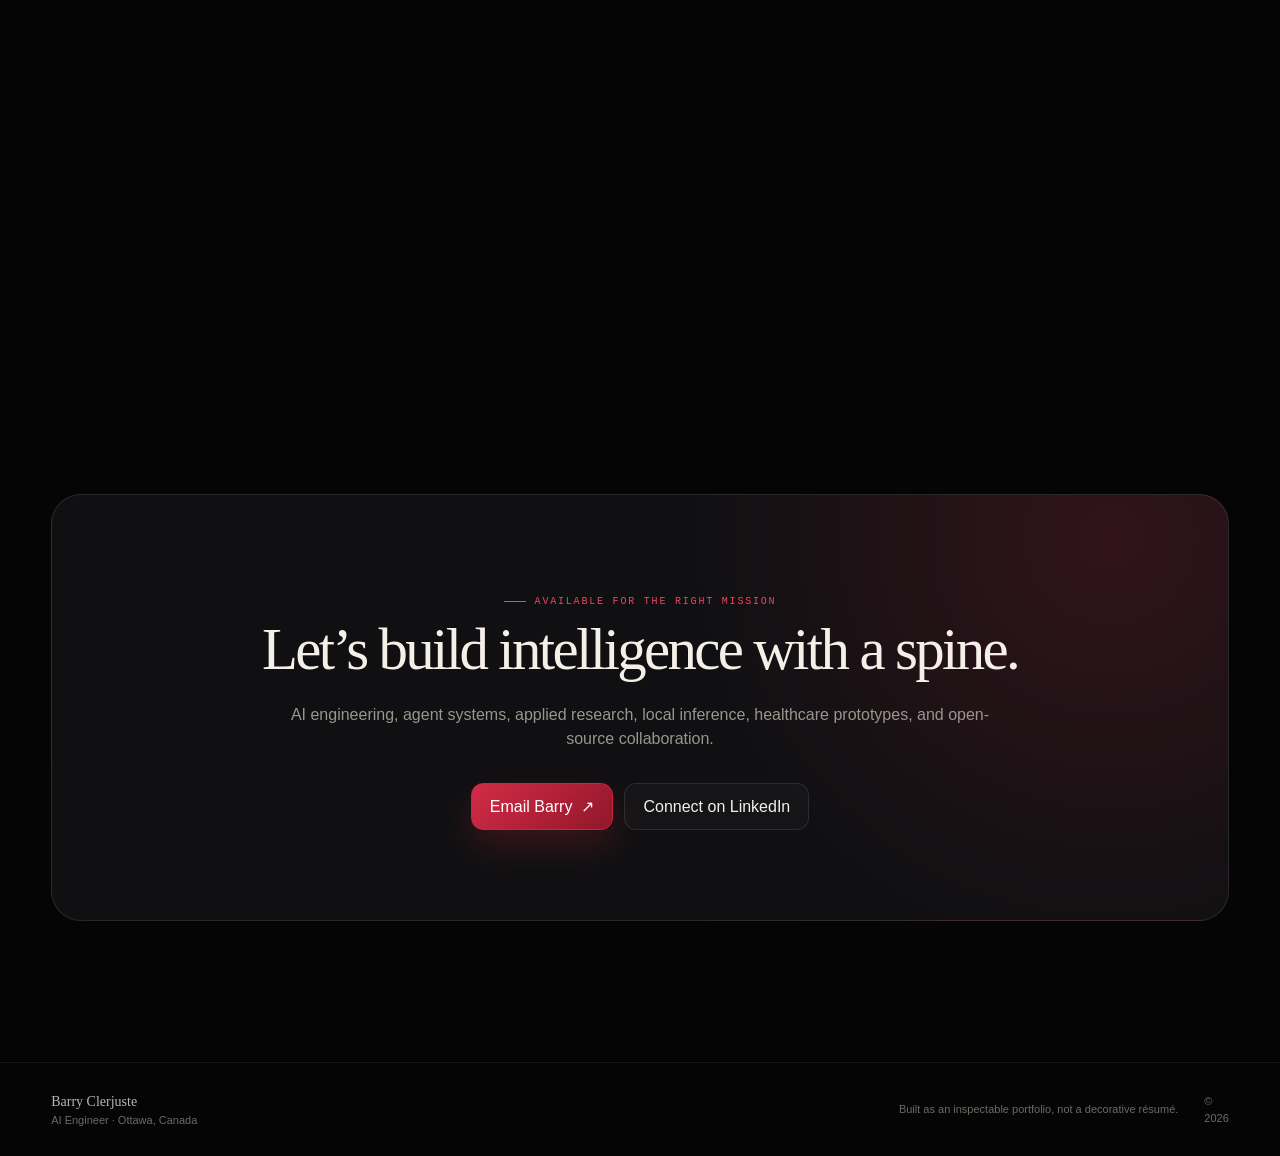
==== commit 5d3b37ad: "style: apply canonical brand and maturity labels to portfolio" ====
--- a/index.html
+++ b/index.html
@@ -3,7 +3,7 @@
 <head>
   <meta charset="utf-8" />
   <meta name="viewport" content="width=device-width, initial-scale=1" />
-  <meta name="theme-color" content="#070707" />
+  <meta name="theme-color" content="#050505" />
   <title>Barry Clerjuste | AI Engineer</title>
   <meta name="description" content="Barry Clerjuste builds local-first, auditable AI systems for science, healthcare, edge computing, and agent orchestration." />
   <meta property="og:title" content="Barry Clerjuste | AI Engineer" />
@@ -14,6 +14,7 @@
   <link rel="canonical" href="https://simpliibarrii-crypto.github.io/" />
   <link rel="stylesheet" href="styles.css" />
   <script defer src="app.js"></script>
+  <script defer src="brand-contract.js"></script>
 </head>
 <body data-page="home">
   <a class="skip-link" href="#main">Skip to content</a>
@@ -83,7 +84,7 @@
 
       <div class="project-grid" id="project-grid">
         <article class="project-card project-card-featured reveal" data-category="agents edge">
-          <div class="project-topline"><span class="project-index">01</span><span class="project-status status-active">Flagship redesign</span></div>
+          <div class="project-topline"><span class="project-index">01</span><span class="project-status status-active">Active product</span></div>
           <div class="project-icon home-icon">H</div>
           <h3>Home for AI</h3>
           <p>A sovereign desktop command center for coordinating agents, local models, knowledge vaults, and evidence traces.</p>
@@ -93,7 +94,7 @@
         </article>
 
         <article class="project-card reveal" data-category="agents health research">
-          <div class="project-topline"><span class="project-index">02</span><span class="project-status status-active">Active</span></div>
+          <div class="project-topline"><span class="project-index">02</span><span class="project-status status-active">Active research platform</span></div>
           <div class="project-icon raven-icon">R</div>
           <h3>Raven AI</h3>
           <p>A local-first agent platform for evidence graphs, token-efficient workflows, and reproducible scientific automation.</p>
@@ -102,7 +103,7 @@
         </article>
 
         <article class="project-card reveal" data-category="health agents">
-          <div class="project-topline"><span class="project-index">03</span><span class="project-status status-preview">MVP preview</span></div>
+          <div class="project-topline"><span class="project-index">03</span><span class="project-status status-preview">Development-preview MVP</span></div>
           <div class="project-icon clinical-icon">+</div>
           <h3>OpenClinical AI</h3>
           <p>A consent-aware clinical runtime with signed model manifests, tenant boundaries, audit logs, and a PSW handoff workflow.</p>
@@ -111,7 +112,7 @@
         </article>
 
         <article class="project-card reveal" data-category="edge agents">
-          <div class="project-topline"><span class="project-index">04</span><span class="project-status status-active">v0.3</span></div>
+          <div class="project-topline"><span class="project-index">04</span><span class="project-status status-active">Active product</span></div>
           <div class="project-icon hermes-icon">H</div>
           <h3>Hermes Edge</h3>
           <p>A GPU-first local agent runtime that routes tools and models according to device capability, memory, and benchmark evidence.</p>
@@ -120,7 +121,7 @@
         </article>
 
         <article class="project-card reveal" data-category="health research agents">
-          <div class="project-topline"><span class="project-index">05</span><span class="project-status status-preview">Alpha</span></div>
+          <div class="project-topline"><span class="project-index">05</span><span class="project-status status-preview">Alpha research software</span></div>
           <div class="project-icon bio-icon">DNA</div>
           <h3>Raven BioComputer</h3>
           <p>A bounded, auditable workstation for deterministic biology tools, private run directories, and reproducible receipts.</p>
@@ -129,7 +130,7 @@
         </article>
 
         <article class="project-card reveal" data-category="research agents">
-          <div class="project-topline"><span class="project-index">06</span><span class="project-status status-private">Private research</span></div>
+          <div class="project-topline"><span class="project-index">06</span><span class="project-status status-private">Private research prototype</span></div>
           <div class="project-icon jspace-icon">J</div>
           <h3>JSpace Chain</h3>
           <p>An observable, capacity-bounded global-workspace control plane for agent routing, risk gates, and tamper-evident decisions.</p>
@@ -138,7 +139,7 @@
         </article>
 
         <article class="project-card reveal" data-category="agents edge research">
-          <div class="project-topline"><span class="project-index">07</span><span class="project-status status-study">Integration study</span></div>
+          <div class="project-topline"><span class="project-index">07</span><span class="project-status status-study">Attributed integration study</span></div>
           <div class="project-icon nvidia-icon">N</div>
           <h3>LangChain NVIDIA Study</h3>
           <p>A technical exploration of NVIDIA endpoints, TensorRT, LangGraph execution, agentic RAG, and sandboxed tool workflows.</p>
--- a/styles.css
+++ b/styles.css
@@ -0,0 +1,263 @@
+:root {
+  --void: #070707;
+  --ink: #f4efe7;
+  --muted: #9a958d;
+  --subtle: #716d67;
+  --panel: #101012;
+  --panel-soft: #151518;
+  --line: rgba(255,255,255,.1);
+  --line-soft: rgba(255,255,255,.06);
+  --red: #c8273f;
+  --red-bright: #f04460;
+  --gold: #c9ad7d;
+  --green: #78d7a0;
+  --blue: #7ba7ff;
+  --radius: 24px;
+  --shadow: 0 30px 100px rgba(0,0,0,.42);
+}
+
+* { box-sizing: border-box; }
+html { scroll-behavior: smooth; background: var(--void); }
+body { margin: 0; min-width: 320px; color: var(--ink); background: radial-gradient(circle at 82% 4%, rgba(200,39,63,.12), transparent 25rem), var(--void); font-family: Inter, ui-sans-serif, -apple-system, BlinkMacSystemFont, "Segoe UI", sans-serif; line-height: 1.5; overflow-x: hidden; }
+a { color: inherit; }
+button, input, textarea, select { font: inherit; }
+button, a { -webkit-tap-highlight-color: transparent; }
+button:focus-visible, a:focus-visible, input:focus-visible, textarea:focus-visible, select:focus-visible { outline: 2px solid var(--gold); outline-offset: 3px; }
+::selection { color: white; background: rgba(200,39,63,.8); }
+
+.skip-link { position: fixed; left: 12px; top: -60px; z-index: 1000; padding: 10px 14px; border-radius: 10px; color: white; background: var(--red); transition: top .2s; }
+.skip-link:focus { top: 12px; }
+.noise { position: fixed; inset: 0; pointer-events: none; z-index: 50; opacity: .025; background-image: url("data:image/svg+xml,%3Csvg viewBox='0 0 180 180' xmlns='http://www.w3.org/2000/svg'%3E%3Cfilter id='n'%3E%3CfeTurbulence type='fractalNoise' baseFrequency='.9' numOctaves='3' stitchTiles='stitch'/%3E%3C/filter%3E%3Crect width='100%25' height='100%25' filter='url(%23n)' opacity='.7'/%3E%3C/svg%3E"); }
+
+.site-header { position: sticky; top: 0; z-index: 40; min-height: 76px; display: flex; align-items: center; justify-content: space-between; gap: 24px; padding: 12px clamp(18px,4vw,64px); border-bottom: 1px solid var(--line-soft); background: rgba(7,7,7,.78); backdrop-filter: blur(24px); }
+.identity { display: inline-flex; align-items: center; gap: 12px; text-decoration: none; }
+.identity-mark { width: 42px; height: 42px; display: grid; place-items: center; border: 1px solid rgba(201,173,125,.34); border-radius: 13px; color: var(--gold); background: linear-gradient(145deg, rgba(201,173,125,.1), rgba(200,39,63,.08)); font-family: Georgia, serif; font-size: 14px; letter-spacing: .06em; }
+.identity-copy strong, .identity-copy small { display: block; }
+.identity-copy strong { font-family: Georgia, serif; font-weight: 500; letter-spacing: .02em; }
+.identity-copy small { margin-top: 2px; color: var(--muted); font-size: 10px; letter-spacing: .12em; text-transform: uppercase; }
+.site-nav { display: flex; align-items: center; gap: 26px; }
+.site-nav a { color: #aaa69f; font-size: 13px; text-decoration: none; transition: color .15s; }
+.site-nav a:hover { color: white; }
+.site-nav .nav-cta { padding: 10px 14px; border: 1px solid var(--line); border-radius: 999px; color: var(--ink); }
+.menu-toggle { display: none; border: 0; color: var(--ink); background: transparent; cursor: pointer; }
+
+.section-shell { width: min(1380px, calc(100% - clamp(32px,8vw,120px))); margin: 0 auto; }
+.hero { min-height: calc(100vh - 76px); display: grid; grid-template-columns: minmax(0,1.08fr) minmax(420px,.92fr); align-items: center; gap: clamp(44px,7vw,110px); padding-block: clamp(72px,9vw,140px); }
+.eyebrow { display: inline-flex; align-items: center; gap: 9px; margin: 0; color: var(--red-bright); font-family: ui-monospace, SFMono-Regular, Menlo, monospace; font-size: 10px; letter-spacing: .18em; }
+.eyebrow span { width: 22px; height: 1px; background: currentColor; }
+.hero h1 { max-width: 870px; margin: 22px 0 24px; font-family: Georgia, "Times New Roman", serif; font-size: clamp(52px,7vw,108px); font-weight: 500; line-height: .92; letter-spacing: -.055em; }
+.hero h1 em { color: var(--gold); font-weight: 500; }
+.hero-lede { max-width: 700px; margin: 0; color: #b0aca5; font-size: clamp(17px,1.5vw,21px); line-height: 1.7; }
+.hero-actions, .contact-actions { display: flex; flex-wrap: wrap; gap: 11px; margin-top: 32px; }
+.button { min-height: 47px; display: inline-flex; align-items: center; justify-content: center; gap: 9px; padding: 0 18px; border: 1px solid var(--line); border-radius: 12px; text-decoration: none; transition: transform .16s, border-color .16s, background .16s; }
+.button:hover { transform: translateY(-2px); }
+.button-primary { border-color: var(--red); color: white; background: linear-gradient(135deg,#d32c47,#911629); box-shadow: 0 16px 34px rgba(200,39,63,.22); }
+.button-secondary { background: rgba(255,255,255,.025); }
+.button-secondary:hover { border-color: rgba(201,173,125,.4); background: rgba(201,173,125,.06); }
+.availability { display: flex; align-items: center; gap: 9px; margin-top: 28px; color: #7f7b75; font-size: 12px; }
+.status-light { width: 8px; height: 8px; border-radius: 999px; background: var(--green); box-shadow: 0 0 14px rgba(120,215,160,.6); }
+
+.hero-system { position: relative; min-height: 560px; display: grid; place-items: center; overflow: hidden; border: 1px solid var(--line); border-radius: 34px; background: linear-gradient(145deg, rgba(20,20,23,.96), rgba(8,8,9,.98)); box-shadow: var(--shadow); }
+.system-grid { position: absolute; inset: 0; opacity: .45; background-image: linear-gradient(rgba(255,255,255,.035) 1px, transparent 1px), linear-gradient(90deg,rgba(255,255,255,.035) 1px, transparent 1px); background-size: 42px 42px; mask-image: radial-gradient(circle, black 20%, transparent 72%); }
+.system-orbit { position: absolute; border: 1px solid rgba(201,173,125,.2); border-radius: 50%; }
+.orbit-a { width: 68%; aspect-ratio: 1; animation: spin 24s linear infinite; }
+.orbit-b { width: 92%; height: 48%; transform: rotate(-24deg); animation: reverseSpin 31s linear infinite; }
+.system-core { position: relative; z-index: 2; width: 138px; height: 138px; display: grid; place-items: center; align-content: center; gap: 8px; border: 1px solid rgba(200,39,63,.56); border-radius: 50%; background: radial-gradient(circle at 38% 30%, #28141a, #09090a 68%); box-shadow: 0 0 0 14px rgba(200,39,63,.035), 0 0 90px rgba(200,39,63,.25); }
+.system-core span { color: var(--red-bright); font-family: Georgia, serif; font-size: 44px; }
+.system-core small { color: #c8beb4; font-family: ui-monospace, monospace; font-size: 9px; letter-spacing: .14em; }
+.system-node { position: absolute; z-index: 3; min-width: 116px; padding: 10px 12px; border: 1px solid var(--line); border-radius: 11px; color: var(--ink); background: rgba(12,12,14,.92); text-align: left; cursor: pointer; transition: transform .16s, border-color .16s; }
+.system-node:hover { transform: translateY(-3px); border-color: rgba(201,173,125,.35); }
+.system-node strong, .system-node small { display: block; }
+.system-node strong { color: #ddd6cc; font-family: ui-monospace, monospace; font-size: 10px; letter-spacing: .1em; }
+.system-node small { margin-top: 3px; color: #706d68; font-size: 9px; }
+.node-home { top: 14%; left: 10%; }
+.node-hermes { top: 24%; right: 5%; }
+.node-clinical { bottom: 19%; right: 10%; }
+.node-bio { bottom: 12%; left: 12%; }
+.system-caption { position: absolute; bottom: 20px; left: 24px; right: 24px; color: #66635f; font-size: 10px; text-align: center; }
+
+.proof-strip { display: flex; justify-content: center; flex-wrap: wrap; gap: 8px 26px; padding: 18px clamp(20px,4vw,64px); border-block: 1px solid var(--line-soft); color: #77736d; font-family: ui-monospace, monospace; font-size: 10px; letter-spacing: .08em; text-transform: uppercase; background: rgba(255,255,255,.015); }
+
+.work-section, .approach-section, .about-section, .contact-section { padding-block: clamp(90px,11vw,160px); }
+.section-heading { display: flex; align-items: end; justify-content: space-between; gap: 36px; margin-bottom: 38px; }
+.section-heading h2, .research-stage h2, .about-copy h2, .contact-card h2, .page-hero h1 { margin: 12px 0 0; font-family: Georgia, serif; font-size: clamp(38px,4.6vw,72px); font-weight: 500; line-height: 1; letter-spacing: -.045em; }
+.section-heading > p { max-width: 520px; margin: 0; color: var(--muted); line-height: 1.7; }
+.project-toolbar { display: flex; align-items: center; justify-content: space-between; gap: 22px; margin-bottom: 22px; }
+.filter-group { display: flex; flex-wrap: wrap; gap: 8px; }
+.filter-chip { padding: 8px 12px; border: 1px solid var(--line); border-radius: 999px; color: #8d8983; background: transparent; cursor: pointer; font-size: 11px; transition: color .15s, border-color .15s, background .15s; }
+.filter-chip:hover, .filter-chip.active { color: white; border-color: rgba(200,39,63,.42); background: rgba(200,39,63,.1); }
+.project-count { color: #6e6a65; font-family: ui-monospace, monospace; font-size: 10px; text-transform: uppercase; }
+.project-count strong { color: var(--gold); }
+.project-grid { display: grid; grid-template-columns: repeat(3,minmax(0,1fr)); gap: 15px; }
+.project-card { position: relative; min-height: 440px; display: flex; flex-direction: column; padding: 24px; border: 1px solid var(--line); border-radius: var(--radius); background: linear-gradient(145deg, rgba(18,18,21,.94), rgba(10,10,11,.96)); overflow: hidden; transition: transform .18s, border-color .18s; }
+.project-card::before { content: ""; position: absolute; width: 220px; height: 220px; right: -90px; top: -100px; border-radius: 50%; background: radial-gradient(circle, rgba(200,39,63,.1), transparent 68%); }
+.project-card:hover { transform: translateY(-5px); border-color: rgba(201,173,125,.26); }
+.project-card[hidden] { display: none; }
+.project-card-featured { grid-column: span 2; padding: 30px; background: radial-gradient(circle at 85% 20%, rgba(200,39,63,.13), transparent 22rem), linear-gradient(145deg,#151518,#09090b); }
+.project-topline { display: flex; align-items: center; justify-content: space-between; gap: 12px; }
+.project-index { color: #5e5b57; font-family: ui-monospace, monospace; font-size: 10px; }
+.project-status { padding: 6px 8px; border: 1px solid var(--line); border-radius: 999px; font-family: ui-monospace, monospace; font-size: 8px; letter-spacing: .08em; text-transform: uppercase; }
+.status-active { color: var(--green); }
+.status-preview { color: var(--gold); }
+.status-private { color: #b899ff; }
+.status-study { color: var(--blue); }
+.project-icon { width: 52px; height: 52px; display: grid; place-items: center; margin-top: 42px; border: 1px solid var(--line); border-radius: 15px; color: var(--red-bright); background: #0a0a0b; font-family: Georgia, serif; }
+.bio-icon { font-family: ui-monospace, monospace; font-size: 10px; }
+.project-card h3 { margin: 20px 0 10px; font-family: Georgia, serif; font-size: 29px; font-weight: 500; }
+.project-card p { margin: 0; color: #9f9b94; line-height: 1.65; }
+.project-proof { display: grid; gap: 8px; margin: 20px 0 0; padding: 0; color: #77736e; font-size: 11px; list-style: none; }
+.project-proof li::before { content: "✓"; margin-right: 8px; color: var(--green); }
+.project-tags { display: flex; flex-wrap: wrap; gap: 7px; margin-top: auto; padding-top: 28px; }
+.project-tags span { padding: 6px 8px; border: 1px solid var(--line-soft); border-radius: 7px; color: #77736f; font-family: ui-monospace, monospace; font-size: 9px; }
+.card-link { display: flex; align-items: center; justify-content: space-between; gap: 12px; margin-top: 18px; padding-top: 17px; border-top: 1px solid var(--line-soft); color: #d6cec3; text-decoration: none; font-size: 12px; }
+
+.approach-section { border-top: 1px solid var(--line-soft); }
+.principle-grid { display: grid; grid-template-columns: repeat(4,minmax(0,1fr)); gap: 13px; }
+.principle-card { min-height: 270px; padding: 24px; border: 1px solid var(--line); border-radius: 20px; background: rgba(255,255,255,.018); }
+.principle-card > span { color: var(--red-bright); font-family: ui-monospace, monospace; font-size: 10px; }
+.principle-card h3 { margin: 52px 0 12px; font-family: Georgia, serif; font-size: 23px; font-weight: 500; }
+.principle-card p { margin: 0; color: var(--muted); line-height: 1.65; }
+
+.research-preview { padding-bottom: clamp(90px,11vw,160px); }
+.research-stage { display: grid; grid-template-columns: minmax(0,.9fr) minmax(420px,1.1fr); gap: clamp(50px,8vw,120px); align-items: center; padding: clamp(34px,6vw,80px); border: 1px solid var(--line); border-radius: 30px; background: radial-gradient(circle at 80% 10%, rgba(201,173,125,.1), transparent 28rem), #101012; box-shadow: var(--shadow); }
+.research-stage p { color: var(--muted); line-height: 1.7; }
+.paper-stack { position: relative; min-height: 430px; }
+.paper { position: absolute; width: min(100%,430px); min-height: 260px; padding: 28px; border: 1px solid rgba(201,173,125,.24); border-radius: 4px 4px 18px 18px; color: #1b1815; background: #e7dfd2; box-shadow: 0 24px 60px rgba(0,0,0,.36); }
+.paper::after { content: ""; position: absolute; inset: 12px; border: 1px solid rgba(27,24,21,.12); pointer-events: none; }
+.paper small, .paper strong, .paper span { position: relative; z-index: 1; display: block; }
+.paper small { font-family: ui-monospace, monospace; font-size: 9px; letter-spacing: .12em; }
+.paper strong { max-width: 320px; margin-top: 48px; font-family: Georgia, serif; font-size: 26px; line-height: 1.1; }
+.paper span { margin-top: 38px; color: #6b6258; font-size: 11px; }
+.paper-one { top: 0; right: 0; transform: rotate(2deg); }
+.paper-two { top: 74px; left: 0; transform: rotate(-5deg); background: #d9d3c8; }
+.paper-three { top: 150px; right: 28px; transform: rotate(5deg); background: #f0e9de; }
+
+.about-section { border-top: 1px solid var(--line-soft); }
+.about-grid { display: grid; grid-template-columns: minmax(300px,.72fr) minmax(0,1.28fr); gap: clamp(42px,8vw,120px); align-items: center; }
+.portrait-frame { min-height: 520px; display: grid; place-items: center; align-content: center; gap: 20px; border: 1px solid var(--line); border-radius: 28px; background: radial-gradient(circle at 50% 32%, rgba(200,39,63,.15), transparent 18rem), linear-gradient(145deg,#151518,#09090a); }
+.portrait-frame span { font-family: Georgia, serif; font-size: clamp(86px,12vw,160px); color: transparent; -webkit-text-stroke: 1px rgba(201,173,125,.45); }
+.portrait-frame small { color: #6e6a64; font-family: ui-monospace, monospace; letter-spacing: .16em; }
+.about-copy p { color: var(--muted); font-size: 17px; line-height: 1.8; }
+.about-links { display: flex; flex-wrap: wrap; gap: 18px; margin-top: 28px; }
+.about-links a { color: var(--gold); text-decoration: none; font-size: 13px; }
+
+.contact-card { padding: clamp(42px,7vw,92px); border: 1px solid var(--line); border-radius: 30px; background: radial-gradient(circle at 90% 10%, rgba(200,39,63,.18), transparent 26rem), #101012; text-align: center; }
+.contact-card .eyebrow { justify-content: center; }
+.contact-card h2 { max-width: 920px; margin-inline: auto; }
+.contact-card > p:not(.eyebrow) { max-width: 700px; margin: 24px auto 0; color: var(--muted); }
+.contact-actions { justify-content: center; }
+.site-footer { display: grid; grid-template-columns: 1fr auto auto; align-items: center; gap: 26px; padding: 28px clamp(18px,4vw,64px); border-top: 1px solid var(--line-soft); color: #6e6a64; font-size: 11px; }
+.site-footer strong, .site-footer span { display: block; }
+.site-footer strong { color: #bcb6ad; font-family: Georgia, serif; font-size: 14px; font-weight: 500; }
+.site-footer p { margin: 0; }
+
+.page-hero { padding-block: clamp(90px,10vw,150px) 70px; }
+.page-hero p.page-lede { max-width: 760px; margin: 24px 0 0; color: var(--muted); font-size: 18px; line-height: 1.75; }
+.breadcrumbs { display: flex; gap: 8px; color: #6f6b66; font-size: 11px; }
+.breadcrumbs a { text-decoration: none; }
+.breadcrumbs span { color: var(--gold); }
+.page-layout { width: min(1380px, calc(100% - clamp(32px,8vw,120px))); margin: 0 auto; padding-bottom: 120px; }
+.paper-grid { display: grid; grid-template-columns: repeat(2,minmax(0,1fr)); gap: 15px; }
+.paper-card { min-height: 430px; display: flex; flex-direction: column; padding: 28px; border: 1px solid var(--line); border-radius: 24px; background: linear-gradient(145deg,#131316,#0b0b0d); }
+.paper-card .paper-meta { display: flex; justify-content: space-between; gap: 16px; color: #6e6a65; font-family: ui-monospace, monospace; font-size: 9px; letter-spacing: .08em; text-transform: uppercase; }
+.paper-card h2 { margin: 56px 0 15px; font-family: Georgia, serif; font-size: 34px; font-weight: 500; line-height: 1.08; }
+.paper-card p { color: var(--muted); line-height: 1.7; }
+.paper-card ul { display: grid; gap: 8px; margin: 18px 0 0; padding-left: 18px; color: #85817b; font-size: 12px; }
+.paper-card .card-link { margin-top: auto; }
+.method-section { margin-top: 80px; padding: clamp(30px,5vw,64px); border: 1px solid var(--line); border-radius: 26px; background: rgba(255,255,255,.018); }
+.method-grid { display: grid; grid-template-columns: repeat(4,minmax(0,1fr)); gap: 24px; margin-top: 34px; }
+.method-grid article span { color: var(--red-bright); font-family: ui-monospace, monospace; font-size: 10px; }
+.method-grid article h3 { margin: 18px 0 10px; font-family: Georgia, serif; font-size: 20px; font-weight: 500; }
+.method-grid article p { margin: 0; color: var(--muted); font-size: 13px; line-height: 1.65; }
+
+.project-hero { display: grid; grid-template-columns: minmax(0,1.1fr) minmax(360px,.9fr); gap: 60px; align-items: end; }
+.project-hero-meta { display: flex; flex-wrap: wrap; gap: 8px; margin-top: 26px; }
+.project-hero-meta span { padding: 7px 9px; border: 1px solid var(--line); border-radius: 999px; color: #817d77; font-family: ui-monospace, monospace; font-size: 9px; }
+.project-summary-card { padding: 26px; border: 1px solid var(--line); border-radius: 22px; background: #111113; }
+.project-summary-card dl { display: grid; gap: 18px; margin: 0; }
+.project-summary-card div { display: grid; grid-template-columns: 110px 1fr; gap: 16px; padding-bottom: 15px; border-bottom: 1px solid var(--line-soft); }
+.project-summary-card div:last-child { border-bottom: 0; padding-bottom: 0; }
+.project-summary-card dt { color: #6e6a65; font-family: ui-monospace, monospace; font-size: 9px; text-transform: uppercase; }
+.project-summary-card dd { margin: 0; color: #bbb5ad; font-size: 12px; }
+.case-grid { display: grid; grid-template-columns: minmax(0,.72fr) minmax(0,1.28fr); gap: 16px; margin-top: 18px; }
+.case-panel { padding: 28px; border: 1px solid var(--line); border-radius: 22px; background: #101012; }
+.case-panel h2 { margin: 0 0 18px; font-family: Georgia, serif; font-size: 28px; font-weight: 500; }
+.case-panel p { color: var(--muted); line-height: 1.7; }
+.case-panel ul { display: grid; gap: 10px; padding-left: 18px; color: #8f8b84; }
+.demo-shell { margin-top: 18px; border: 1px solid rgba(201,173,125,.22); border-radius: 22px; overflow: hidden; background: #09090a; box-shadow: var(--shadow); }
+.demo-header { display: flex; align-items: center; justify-content: space-between; gap: 20px; padding: 14px 18px; border-bottom: 1px solid var(--line); background: #111113; }
+.demo-header strong { font-family: ui-monospace, monospace; font-size: 10px; letter-spacing: .1em; }
+.demo-header span { color: var(--green); font-family: ui-monospace, monospace; font-size: 9px; }
+.demo-body { min-height: 520px; padding: clamp(20px,4vw,42px); }
+.demo-grid { display: grid; grid-template-columns: minmax(260px,.8fr) minmax(0,1.2fr); gap: 16px; }
+.demo-control, .demo-output { padding: 20px; border: 1px solid var(--line); border-radius: 16px; background: #111113; }
+.demo-control label { display: block; margin-top: 14px; color: #8e8a84; font-size: 11px; }
+.demo-control label:first-child { margin-top: 0; }
+.demo-control input, .demo-control textarea, .demo-control select { width: 100%; margin-top: 7px; padding: 11px 12px; border: 1px solid var(--line); border-radius: 10px; color: var(--ink); background: #09090a; }
+.demo-control textarea { min-height: 110px; resize: vertical; }
+.demo-control button { width: 100%; margin-top: 16px; padding: 12px; border: 1px solid var(--red); border-radius: 10px; color: white; background: linear-gradient(135deg,#d32c47,#911629); cursor: pointer; }
+.demo-output { overflow: auto; }
+.demo-output h3 { margin: 0 0 12px; color: var(--gold); font-family: ui-monospace, monospace; font-size: 10px; letter-spacing: .1em; }
+.demo-output pre { margin: 0; white-space: pre-wrap; word-break: break-word; color: #b8b2aa; font-family: ui-monospace, SFMono-Regular, Menlo, monospace; font-size: 11px; line-height: 1.65; }
+.demo-note { margin-top: 12px; color: #66625e; font-size: 10px; }
+.next-projects { display: grid; grid-template-columns: repeat(3,minmax(0,1fr)); gap: 12px; margin-top: 70px; }
+.next-projects a { padding: 20px; border: 1px solid var(--line); border-radius: 16px; text-decoration: none; background: rgba(255,255,255,.018); }
+.next-projects strong, .next-projects span { display: block; }
+.next-projects span { margin-top: 7px; color: var(--muted); font-size: 11px; }
+
+.reveal { opacity: 0; transform: translateY(18px); transition: opacity .7s ease, transform .7s ease; }
+.reveal.visible { opacity: 1; transform: none; }
+@keyframes spin { to { transform: rotate(360deg); } }
+@keyframes reverseSpin { from { transform: rotate(-24deg); } to { transform: rotate(-384deg); } }
+
+@media (max-width: 1120px) {
+  .hero, .research-stage, .project-hero { grid-template-columns: 1fr; }
+  .hero-system { min-height: 520px; }
+  .project-grid { grid-template-columns: repeat(2,minmax(0,1fr)); }
+  .project-card-featured { grid-column: span 2; }
+  .principle-grid, .method-grid { grid-template-columns: repeat(2,minmax(0,1fr)); }
+  .about-grid, .case-grid { grid-template-columns: 1fr; }
+  .portrait-frame { min-height: 400px; }
+}
+
+@media (max-width: 760px) {
+  .site-header { min-height: 68px; }
+  .identity-copy { display: none; }
+  .menu-toggle { display: block; }
+  .site-nav { position: absolute; top: calc(100% + 1px); left: 14px; right: 14px; display: none; flex-direction: column; align-items: stretch; gap: 0; padding: 10px; border: 1px solid var(--line); border-radius: 15px; background: #101012; box-shadow: var(--shadow); }
+  .site-nav.open { display: flex; }
+  .site-nav a { padding: 12px; }
+  .site-nav .nav-cta { margin-top: 6px; text-align: center; }
+  .section-shell, .page-layout { width: min(100% - 28px, 1380px); }
+  .hero { min-height: auto; grid-template-columns: 1fr; padding-block: 72px 90px; }
+  .hero h1 { font-size: clamp(48px,15vw,74px); }
+  .hero-system { min-height: 460px; border-radius: 24px; }
+  .system-node { min-width: 96px; padding: 8px; }
+  .node-home { top: 10%; left: 5%; }
+  .node-hermes { top: 22%; right: 2%; }
+  .node-clinical { bottom: 20%; right: 3%; }
+  .node-bio { bottom: 10%; left: 4%; }
+  .proof-strip { justify-content: flex-start; overflow-x: auto; flex-wrap: nowrap; }
+  .section-heading { display: block; }
+  .section-heading > p { margin-top: 18px; }
+  .project-toolbar { display: block; }
+  .project-count { display: block; margin-top: 12px; }
+  .project-grid, .paper-grid, .next-projects { grid-template-columns: 1fr; }
+  .project-card-featured { grid-column: auto; }
+  .principle-grid, .method-grid { grid-template-columns: 1fr; }
+  .research-stage { padding: 28px 20px; }
+  .paper-stack { min-height: 390px; }
+  .paper { width: 92%; min-height: 230px; }
+  .paper strong { font-size: 22px; }
+  .site-footer { grid-template-columns: 1fr; }
+  .site-footer p { display: none; }
+  .project-hero { gap: 28px; }
+  .demo-grid { grid-template-columns: 1fr; }
+  .demo-body { min-height: auto; padding: 16px; }
+}
+
+@media (prefers-reduced-motion: reduce) {
+  html { scroll-behavior: auto; }
+  *, *::before, *::after { animation-duration: .01ms !important; animation-iteration-count: 1 !important; transition-duration: .01ms !important; }
+  .reveal { opacity: 1; transform: none; }
+}
